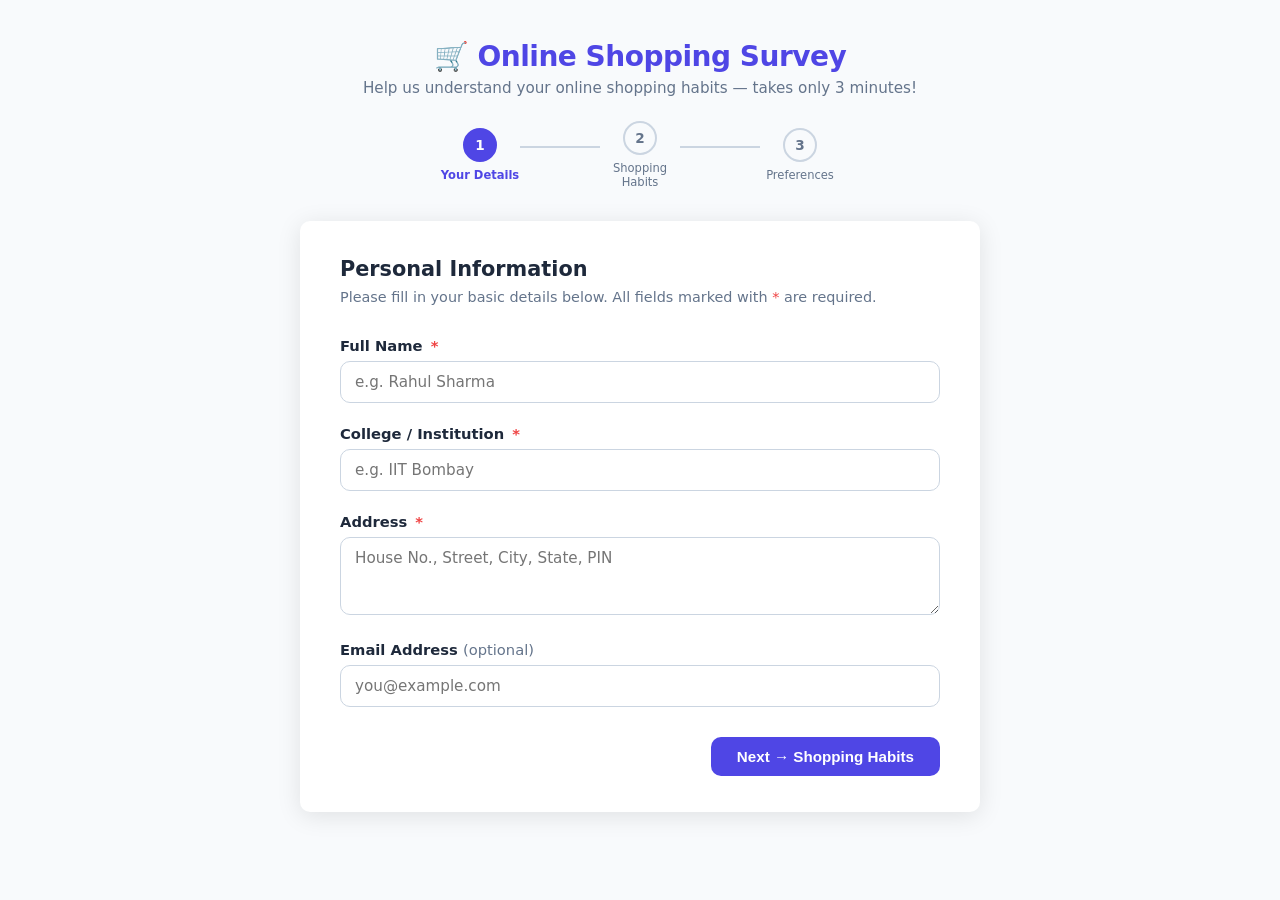
==== index.html @ 6305d222 "Add multi-page online shopping survey website Co-authored-by: 025neb723-max <261583460+025neb723-max" ====
<!DOCTYPE html>
<html lang="en">
<head>
  <meta charset="UTF-8" />
  <meta name="viewport" content="width=device-width, initial-scale=1.0" />
  <title>Online Shopping Survey – Step 1 of 3</title>
  <link rel="stylesheet" href="style.css" />
</head>
<body>

  <!-- ── Header ─────────────────────────────────────── -->
  <header class="site-header">
    <h1>🛒 Online Shopping Survey</h1>
    <p class="subtitle">Help us understand your online shopping habits — takes only 3 minutes!</p>

    <div class="progress-steps" aria-label="Survey progress">
      <div class="step active">
        <div class="step-circle">1</div>
        <span class="step-label">Your Details</span>
      </div>
      <div class="step-connector"></div>
      <div class="step">
        <div class="step-circle">2</div>
        <span class="step-label">Shopping Habits</span>
      </div>
      <div class="step-connector"></div>
      <div class="step">
        <div class="step-circle">3</div>
        <span class="step-label">Preferences</span>
      </div>
    </div>
  </header>

  <!-- ── Card ───────────────────────────────────────── -->
  <main class="card" role="main">
    <h2 class="card-title">Personal Information</h2>
    <p class="card-description">
      Please fill in your basic details below. All fields marked with
      <span style="color:var(--danger)">*</span> are required.
    </p>

    <form id="step1Form" novalidate>

      <!-- Full Name -->
      <div class="form-group">
        <label for="fullName">Full Name <span class="required">*</span></label>
        <input
          type="text"
          id="fullName"
          name="fullName"
          placeholder="e.g. Rahul Sharma"
          autocomplete="name"
          maxlength="100"
        />
        <p class="error-msg" id="fullNameError">Please enter your full name.</p>
      </div>

      <!-- College / Institution -->
      <div class="form-group">
        <label for="college">College / Institution <span class="required">*</span></label>
        <input
          type="text"
          id="college"
          name="college"
          placeholder="e.g. IIT Bombay"
          autocomplete="organization"
          maxlength="150"
        />
        <p class="error-msg" id="collegeError">Please enter your college or institution name.</p>
      </div>

      <!-- Address -->
      <div class="form-group">
        <label for="address">Address <span class="required">*</span></label>
        <textarea
          id="address"
          name="address"
          rows="3"
          placeholder="House No., Street, City, State, PIN"
          autocomplete="street-address"
          maxlength="300"
        ></textarea>
        <p class="error-msg" id="addressError">Please enter your address.</p>
      </div>

      <!-- Email (optional) -->
      <div class="form-group">
        <label for="email">Email Address <span style="color:var(--text-muted);font-weight:400">(optional)</span></label>
        <input
          type="email"
          id="email"
          name="email"
          placeholder="you@example.com"
          autocomplete="email"
          maxlength="150"
        />
        <p class="error-msg" id="emailError">Please enter a valid email address.</p>
      </div>

      <div class="btn-row">
        <span></span><!-- spacer -->
        <button type="submit" class="btn btn-primary">
          Next &rarr; Shopping Habits
        </button>
      </div>

    </form>
  </main>

  <script>
    const form = document.getElementById('step1Form');

    function showError(inputId, errorId, show) {
      const input = document.getElementById(inputId);
      const error = document.getElementById(errorId);
      if (show) {
        input.classList.add('error');
        error.classList.add('visible');
      } else {
        input.classList.remove('error');
        error.classList.remove('visible');
      }
    }

    // Live clear-on-input
    ['fullName', 'college', 'address', 'email'].forEach(id => {
      const el = document.getElementById(id);
      el.addEventListener('input', () => {
        el.classList.remove('error');
        const errEl = document.getElementById(id + 'Error');
        if (errEl) errEl.classList.remove('visible');
      });
    });

    form.addEventListener('submit', function (e) {
      e.preventDefault();

      const fullName = document.getElementById('fullName').value.trim();
      const college  = document.getElementById('college').value.trim();
      const address  = document.getElementById('address').value.trim();
      const email    = document.getElementById('email').value.trim();

      let valid = true;

      if (!fullName) { showError('fullName', 'fullNameError', true);  valid = false; }
      else            { showError('fullName', 'fullNameError', false); }

      if (!college)  { showError('college',  'collegeError',  true);  valid = false; }
      else            { showError('college',  'collegeError',  false); }

      if (!address)  { showError('address',  'addressError',  true);  valid = false; }
      else            { showError('address',  'addressError',  false); }

      if (email && !/^[^\s@]+@[^\s@]+\.[^\s@]+$/.test(email)) {
        showError('email', 'emailError', true);
        valid = false;
      } else {
        showError('email', 'emailError', false);
      }

      if (!valid) return;

      // Save to sessionStorage and go to page 2
      sessionStorage.setItem('survey_fullName', fullName);
      sessionStorage.setItem('survey_college',  college);
      sessionStorage.setItem('survey_address',  address);
      sessionStorage.setItem('survey_email',    email);

      window.location.href = 'survey.html';
    });
  </script>

</body>
</html>
---- style.css ----
/* ============================================================
   Survey Website – Shared Stylesheet
   ============================================================ */

*, *::before, *::after {
  box-sizing: border-box;
  margin: 0;
  padding: 0;
}

:root {
  --primary:       #4f46e5;
  --primary-dark:  #3730a3;
  --primary-light: #e0e7ff;
  --accent:        #06b6d4;
  --success:       #10b981;
  --danger:        #ef4444;
  --bg:            #f8fafc;
  --surface:       #ffffff;
  --text:          #1e293b;
  --text-muted:    #64748b;
  --border:        #cbd5e1;
  --radius:        10px;
  --shadow:        0 4px 24px rgba(0,0,0,.10);
  --transition:    .2s ease;
}

body {
  font-family: 'Segoe UI', system-ui, -apple-system, sans-serif;
  background: var(--bg);
  color: var(--text);
  min-height: 100vh;
  display: flex;
  flex-direction: column;
  align-items: center;
  padding: 40px 16px 60px;
}

/* ── Header / Progress bar ─────────────────────────────── */
.site-header {
  width: 100%;
  max-width: 680px;
  margin-bottom: 32px;
  text-align: center;
}

.site-header h1 {
  font-size: 1.75rem;
  font-weight: 700;
  color: var(--primary);
  letter-spacing: -.5px;
}

.site-header p.subtitle {
  color: var(--text-muted);
  margin-top: 6px;
  font-size: .95rem;
}

/* Progress steps */
.progress-steps {
  display: flex;
  justify-content: center;
  align-items: center;
  gap: 0;
  margin: 24px auto 0;
  max-width: 400px;
}

.step {
  display: flex;
  flex-direction: column;
  align-items: center;
  flex: 1;
  position: relative;
}

.step-circle {
  width: 34px;
  height: 34px;
  border-radius: 50%;
  background: var(--bg);
  border: 2px solid var(--border);
  display: flex;
  align-items: center;
  justify-content: center;
  font-weight: 700;
  font-size: .85rem;
  color: var(--text-muted);
  transition: var(--transition);
  z-index: 1;
}

.step.active .step-circle {
  background: var(--primary);
  border-color: var(--primary);
  color: #fff;
}

.step.done .step-circle {
  background: var(--success);
  border-color: var(--success);
  color: #fff;
}

.step-label {
  margin-top: 6px;
  font-size: .72rem;
  color: var(--text-muted);
  text-align: center;
}

.step.active .step-label {
  color: var(--primary);
  font-weight: 600;
}

.step-connector {
  flex: 1;
  height: 2px;
  background: var(--border);
  margin-top: -17px;
}

.step.done ~ .step-connector,
.step.done + .step-connector {
  background: var(--success);
}

/* ── Card ──────────────────────────────────────────────── */
.card {
  width: 100%;
  max-width: 680px;
  background: var(--surface);
  border-radius: var(--radius);
  box-shadow: var(--shadow);
  padding: 36px 40px;
}

.card-title {
  font-size: 1.3rem;
  font-weight: 700;
  color: var(--text);
  margin-bottom: 6px;
}

.card-description {
  color: var(--text-muted);
  font-size: .9rem;
  margin-bottom: 28px;
  line-height: 1.5;
}

/* ── Form elements ─────────────────────────────────────── */
.form-group {
  margin-bottom: 22px;
}

label {
  display: block;
  font-weight: 600;
  font-size: .92rem;
  margin-bottom: 7px;
  color: var(--text);
}

label .required {
  color: var(--danger);
  margin-left: 3px;
}

input[type="text"],
input[type="email"],
textarea,
select {
  width: 100%;
  padding: 11px 14px;
  border: 1.5px solid var(--border);
  border-radius: var(--radius);
  font-size: .95rem;
  color: var(--text);
  background: var(--surface);
  transition: border-color var(--transition), box-shadow var(--transition);
  font-family: inherit;
  resize: vertical;
}

input[type="text"]:focus,
input[type="email"]:focus,
textarea:focus,
select:focus {
  outline: none;
  border-color: var(--primary);
  box-shadow: 0 0 0 3px var(--primary-light);
}

input.error,
textarea.error,
select.error {
  border-color: var(--danger);
}

.error-msg {
  color: var(--danger);
  font-size: .82rem;
  margin-top: 5px;
  display: none;
}

.error-msg.visible {
  display: block;
}

/* Radio / Checkbox groups */
.radio-group,
.checkbox-group {
  display: flex;
  flex-direction: column;
  gap: 10px;
}

.radio-option,
.checkbox-option {
  display: flex;
  align-items: flex-start;
  gap: 10px;
  padding: 10px 14px;
  border: 1.5px solid var(--border);
  border-radius: var(--radius);
  cursor: pointer;
  transition: background var(--transition), border-color var(--transition);
}

.radio-option:hover,
.checkbox-option:hover {
  background: var(--primary-light);
  border-color: var(--primary);
}

.radio-option input,
.checkbox-option input {
  width: auto;
  margin-top: 2px;
  accent-color: var(--primary);
  flex-shrink: 0;
}

.radio-option .option-text,
.checkbox-option .option-text {
  font-size: .93rem;
  line-height: 1.4;
}

.radio-option input:checked ~ .option-text,
.checkbox-option input:checked ~ .option-text {
  color: var(--primary);
  font-weight: 600;
}

/* Star rating */
.star-rating {
  display: flex;
  gap: 6px;
  flex-direction: row-reverse;
  justify-content: flex-end;
}

.star-rating input {
  display: none;
}

.star-rating label {
  font-size: 1.8rem;
  color: var(--border);
  cursor: pointer;
  margin: 0;
  transition: color var(--transition);
}

.star-rating label:hover,
.star-rating label:hover ~ label,
.star-rating input:checked ~ label {
  color: #f59e0b;
}

/* ── Buttons ───────────────────────────────────────────── */
.btn-row {
  display: flex;
  justify-content: space-between;
  align-items: center;
  margin-top: 30px;
  gap: 12px;
}

.btn {
  display: inline-flex;
  align-items: center;
  gap: 7px;
  padding: 11px 26px;
  border-radius: var(--radius);
  font-size: .95rem;
  font-weight: 600;
  cursor: pointer;
  border: none;
  transition: background var(--transition), transform var(--transition), box-shadow var(--transition);
  text-decoration: none;
}

.btn:active {
  transform: scale(.97);
}

.btn-primary {
  background: var(--primary);
  color: #fff;
}

.btn-primary:hover {
  background: var(--primary-dark);
  box-shadow: 0 4px 12px rgba(79,70,229,.35);
}

.btn-secondary {
  background: transparent;
  color: var(--primary);
  border: 1.5px solid var(--primary);
}

.btn-secondary:hover {
  background: var(--primary-light);
}

.btn-success {
  background: var(--success);
  color: #fff;
}

.btn-success:hover {
  background: #059669;
  box-shadow: 0 4px 12px rgba(16,185,129,.35);
}

/* ── Thank-you page ────────────────────────────────────── */
.thankyou-wrap {
  text-align: center;
  padding: 16px 0 8px;
}

.thankyou-icon {
  font-size: 4rem;
  margin-bottom: 16px;
}

.thankyou-wrap h2 {
  font-size: 1.6rem;
  color: var(--success);
  margin-bottom: 10px;
}

.thankyou-wrap p {
  color: var(--text-muted);
  font-size: .97rem;
  margin-bottom: 28px;
  line-height: 1.6;
}

.summary-box {
  background: var(--bg);
  border: 1.5px solid var(--border);
  border-radius: var(--radius);
  padding: 20px 24px;
  text-align: left;
  margin-bottom: 28px;
}

.summary-box h3 {
  font-size: 1rem;
  color: var(--primary);
  margin-bottom: 14px;
  font-weight: 700;
}

.summary-row {
  display: flex;
  gap: 10px;
  margin-bottom: 9px;
  font-size: .9rem;
}

.summary-row .s-label {
  color: var(--text-muted);
  min-width: 160px;
  flex-shrink: 0;
}

.summary-row .s-value {
  color: var(--text);
  font-weight: 500;
}

/* ── Responsive ────────────────────────────────────────── */
@media (max-width: 600px) {
  .card {
    padding: 24px 18px;
  }

  .btn-row {
    flex-direction: column-reverse;
  }

  .btn {
    width: 100%;
    justify-content: center;
  }
}
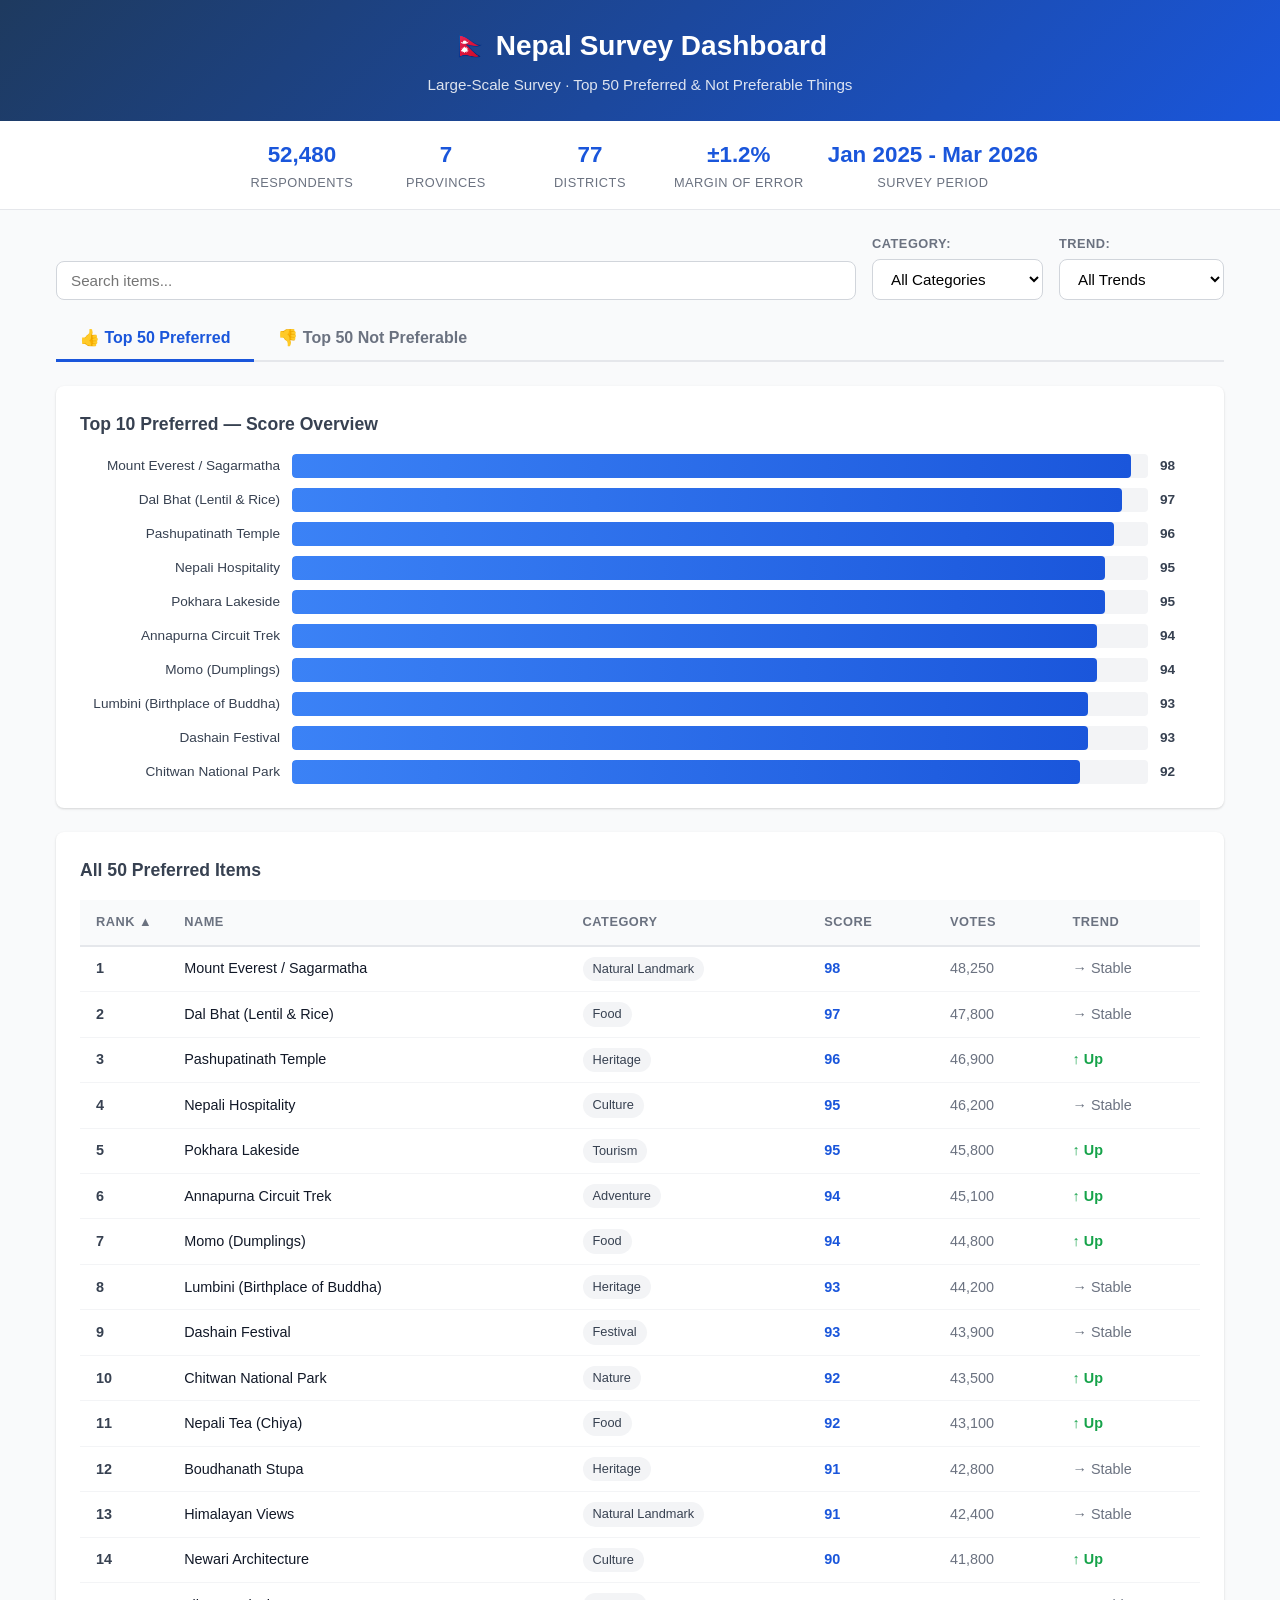
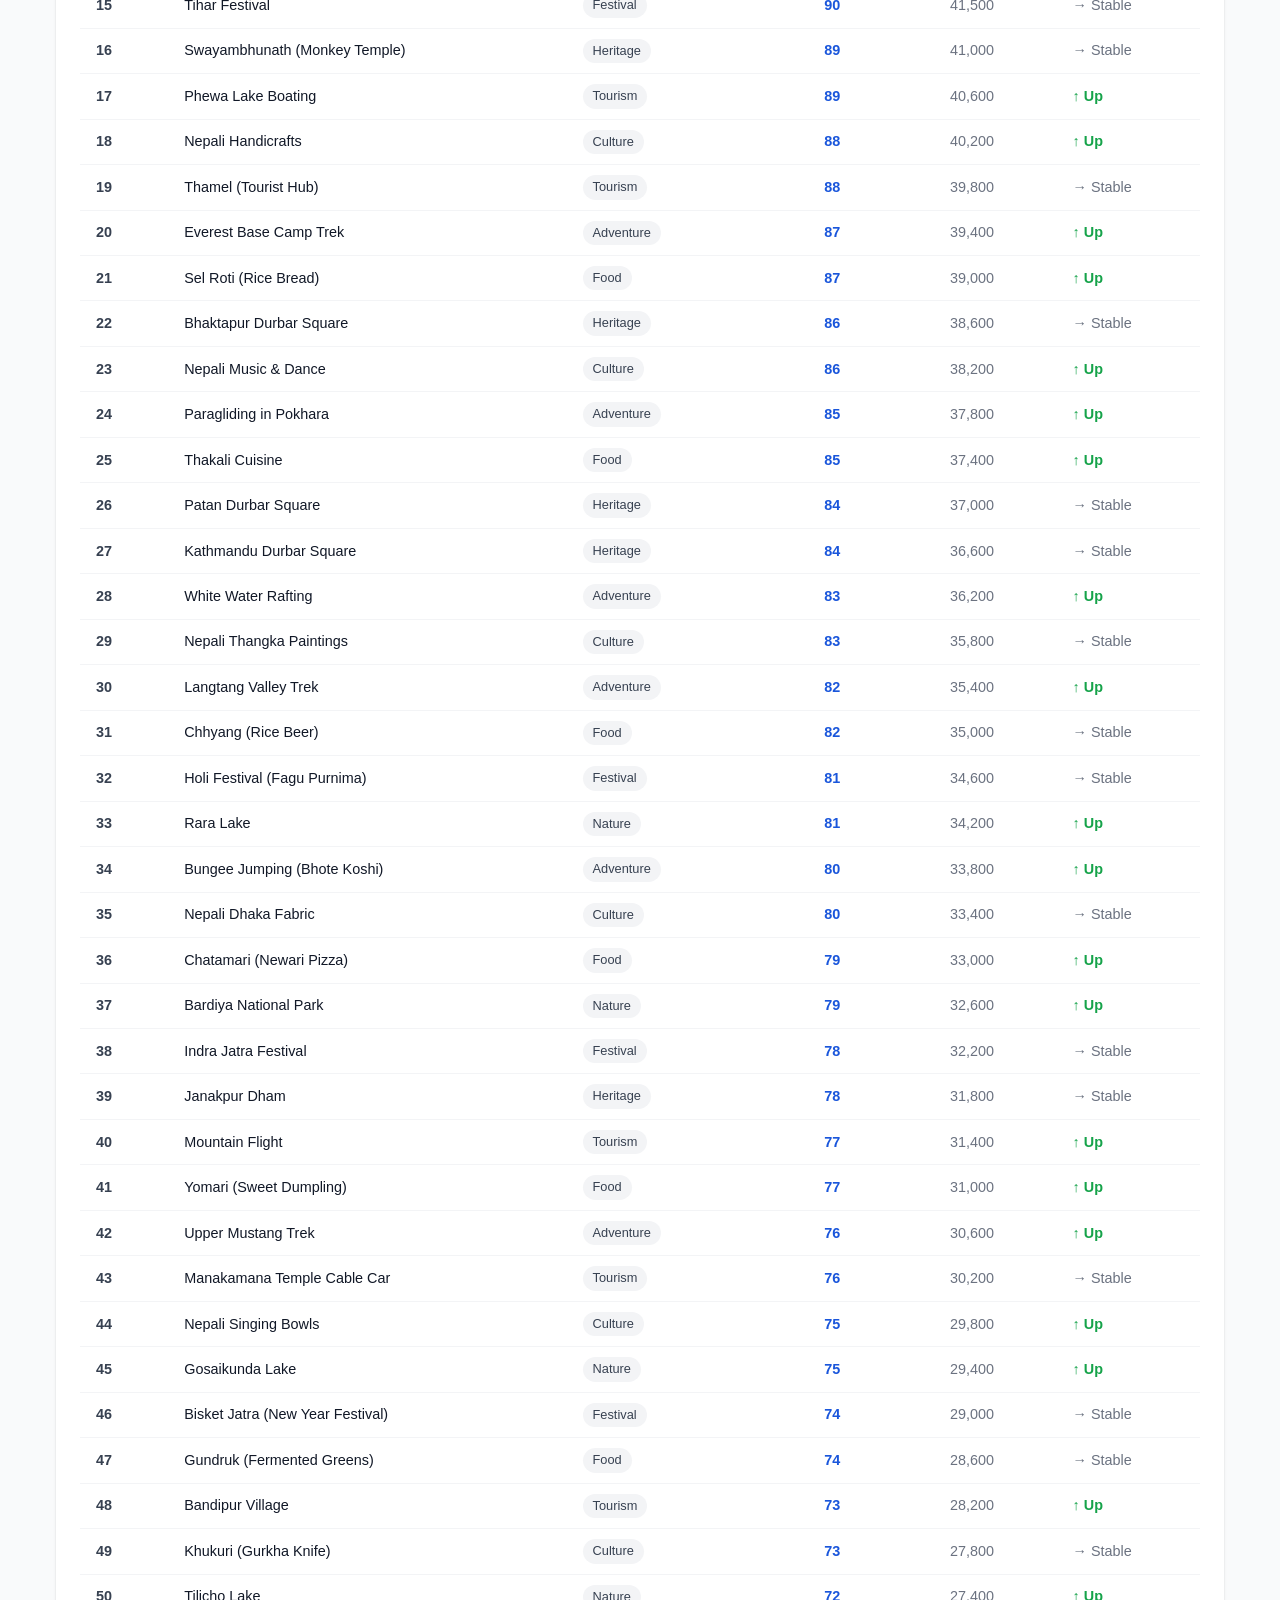
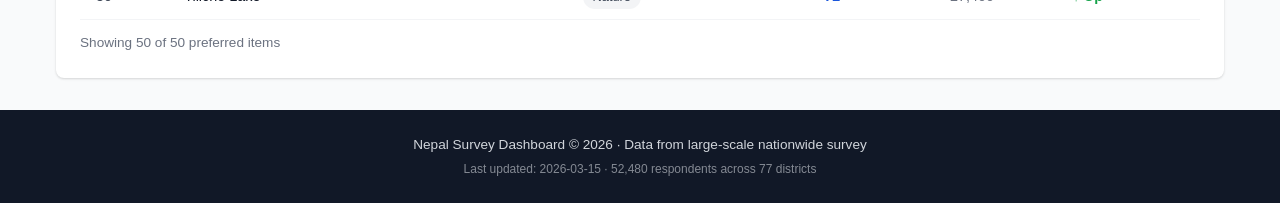
==== commit fd5bb3e4: "Add Nepal survey dashboard with top 50 preferred and not preferable items Co-authored-by: 025neb723-" ====
--- a/index.html
+++ b/index.html
@@ -1,174 +1,103 @@
 <!DOCTYPE html>
 <html lang="en">
 <head>
-  <meta charset="UTF-8" />
-  <meta name="viewport" content="width=device-width, initial-scale=1.0" />
-  <title>Online Shopping Survey – Step 1 of 3</title>
-  <link rel="stylesheet" href="style.css" />
+  <meta charset="UTF-8">
+  <meta name="viewport" content="width=device-width, initial-scale=1.0">
+  <title>Nepal Survey Dashboard — Top 50 Preferences</title>
+  <link rel="stylesheet" href="style.css">
 </head>
 <body>
-
-  <!-- ── Header ─────────────────────────────────────── -->
-  <header class="site-header">
-    <h1>🛒 Online Shopping Survey</h1>
-    <p class="subtitle">Help us understand your online shopping habits — takes only 3 minutes!</p>
-
-    <div class="progress-steps" aria-label="Survey progress">
-      <div class="step active">
-        <div class="step-circle">1</div>
-        <span class="step-label">Your Details</span>
-      </div>
-      <div class="step-connector"></div>
-      <div class="step">
-        <div class="step-circle">2</div>
-        <span class="step-label">Shopping Habits</span>
-      </div>
-      <div class="step-connector"></div>
-      <div class="step">
-        <div class="step-circle">3</div>
-        <span class="step-label">Preferences</span>
-      </div>
+  <!-- Header -->
+  <header class="header">
+    <div class="container header-inner">
+      <h1 class="logo">🇳🇵 Nepal Survey Dashboard</h1>
+      <p class="subtitle">Large-Scale Survey &middot; Top 50 Preferred &amp; Not Preferable Things</p>
     </div>
   </header>
 
-  <!-- ── Card ───────────────────────────────────────── -->
-  <main class="card" role="main">
-    <h2 class="card-title">Personal Information</h2>
-    <p class="card-description">
-      Please fill in your basic details below. All fields marked with
-      <span style="color:var(--danger)">*</span> are required.
-    </p>
+  <!-- Stats Bar -->
+  <section class="stats-bar" id="stats-bar">
+    <!-- Populated by JS -->
+  </section>
 
-    <form id="step1Form" novalidate>
+  <!-- Controls -->
+  <section class="container controls">
+    <div class="search-box">
+      <input type="text" id="search-input" placeholder="Search items..." aria-label="Search items">
+    </div>
+    <div class="filter-group">
+      <label for="category-filter">Category:</label>
+      <select id="category-filter" aria-label="Filter by category">
+        <option value="all">All Categories</option>
+      </select>
+    </div>
+    <div class="filter-group">
+      <label for="trend-filter">Trend:</label>
+      <select id="trend-filter" aria-label="Filter by trend">
+        <option value="all">All Trends</option>
+        <option value="up">↑ Trending Up</option>
+        <option value="down">↓ Trending Down</option>
+        <option value="stable">→ Stable</option>
+      </select>
+    </div>
+  </section>
 
-      <!-- Full Name -->
-      <div class="form-group">
-        <label for="fullName">Full Name <span class="required">*</span></label>
-        <input
-          type="text"
-          id="fullName"
-          name="fullName"
-          placeholder="e.g. Rahul Sharma"
-          autocomplete="name"
-          maxlength="100"
-        />
-        <p class="error-msg" id="fullNameError">Please enter your full name.</p>
+  <!-- Tab Navigation -->
+  <section class="container">
+    <div class="tabs" role="tablist">
+      <button class="tab active" role="tab" aria-selected="true" data-tab="preferred" id="tab-preferred">
+        👍 Top 50 Preferred
+      </button>
+      <button class="tab" role="tab" aria-selected="false" data-tab="not-preferable" id="tab-not-preferable">
+        👎 Top 50 Not Preferable
+      </button>
+    </div>
+  </section>
+
+  <!-- Chart Section -->
+  <section class="container">
+    <div class="chart-section">
+      <h2 id="chart-title" class="section-title">Top 10 Preferred — Score Overview</h2>
+      <div class="chart" id="bar-chart" role="img" aria-label="Bar chart showing top 10 items by score">
+        <!-- Populated by JS -->
       </div>
+    </div>
+  </section>
 
-      <!-- College / Institution -->
-      <div class="form-group">
-        <label for="college">College / Institution <span class="required">*</span></label>
-        <input
-          type="text"
-          id="college"
-          name="college"
-          placeholder="e.g. IIT Bombay"
-          autocomplete="organization"
-          maxlength="150"
-        />
-        <p class="error-msg" id="collegeError">Please enter your college or institution name.</p>
+  <!-- Table Section -->
+  <section class="container">
+    <div class="table-section">
+      <h2 id="table-title" class="section-title">All 50 Preferred Items</h2>
+      <div class="table-wrapper">
+        <table id="data-table" aria-label="Survey results table">
+          <thead>
+            <tr>
+              <th class="sortable" data-sort="rank">Rank</th>
+              <th class="sortable" data-sort="name">Name</th>
+              <th class="sortable" data-sort="category">Category</th>
+              <th class="sortable" data-sort="score">Score</th>
+              <th class="sortable" data-sort="votes">Votes</th>
+              <th class="sortable" data-sort="trend">Trend</th>
+            </tr>
+          </thead>
+          <tbody id="table-body">
+            <!-- Populated by JS -->
+          </tbody>
+        </table>
       </div>
+      <p class="showing-count" id="showing-count"></p>
+    </div>
+  </section>
 
-      <!-- Address -->
-      <div class="form-group">
-        <label for="address">Address <span class="required">*</span></label>
-        <textarea
-          id="address"
-          name="address"
-          rows="3"
-          placeholder="House No., Street, City, State, PIN"
-          autocomplete="street-address"
-          maxlength="300"
-        ></textarea>
-        <p class="error-msg" id="addressError">Please enter your address.</p>
-      </div>
+  <!-- Footer -->
+  <footer class="footer">
+    <div class="container">
+      <p>Nepal Survey Dashboard &copy; 2026 &middot; Data from large-scale nationwide survey</p>
+      <p class="footer-note" id="footer-note"></p>
+    </div>
+  </footer>
 
-      <!-- Email (optional) -->
-      <div class="form-group">
-        <label for="email">Email Address <span style="color:var(--text-muted);font-weight:400">(optional)</span></label>
-        <input
-          type="email"
-          id="email"
-          name="email"
-          placeholder="you@example.com"
-          autocomplete="email"
-          maxlength="150"
-        />
-        <p class="error-msg" id="emailError">Please enter a valid email address.</p>
-      </div>
-
-      <div class="btn-row">
-        <span></span><!-- spacer -->
-        <button type="submit" class="btn btn-primary">
-          Next &rarr; Shopping Habits
-        </button>
-      </div>
-
-    </form>
-  </main>
-
-  <script>
-    const form = document.getElementById('step1Form');
-
-    function showError(inputId, errorId, show) {
-      const input = document.getElementById(inputId);
-      const error = document.getElementById(errorId);
-      if (show) {
-        input.classList.add('error');
-        error.classList.add('visible');
-      } else {
-        input.classList.remove('error');
-        error.classList.remove('visible');
-      }
-    }
-
-    // Live clear-on-input
-    ['fullName', 'college', 'address', 'email'].forEach(id => {
-      const el = document.getElementById(id);
-      el.addEventListener('input', () => {
-        el.classList.remove('error');
-        const errEl = document.getElementById(id + 'Error');
-        if (errEl) errEl.classList.remove('visible');
-      });
-    });
-
-    form.addEventListener('submit', function (e) {
-      e.preventDefault();
-
-      const fullName = document.getElementById('fullName').value.trim();
-      const college  = document.getElementById('college').value.trim();
-      const address  = document.getElementById('address').value.trim();
-      const email    = document.getElementById('email').value.trim();
-
-      let valid = true;
-
-      if (!fullName) { showError('fullName', 'fullNameError', true);  valid = false; }
-      else            { showError('fullName', 'fullNameError', false); }
-
-      if (!college)  { showError('college',  'collegeError',  true);  valid = false; }
-      else            { showError('college',  'collegeError',  false); }
-
-      if (!address)  { showError('address',  'addressError',  true);  valid = false; }
-      else            { showError('address',  'addressError',  false); }
-
-      if (email && !/^[^\s@]+@[^\s@]+\.[^\s@]+$/.test(email)) {
-        showError('email', 'emailError', true);
-        valid = false;
-      } else {
-        showError('email', 'emailError', false);
-      }
-
-      if (!valid) return;
-
-      // Save to sessionStorage and go to page 2
-      sessionStorage.setItem('survey_fullName', fullName);
-      sessionStorage.setItem('survey_college',  college);
-      sessionStorage.setItem('survey_address',  address);
-      sessionStorage.setItem('survey_email',    email);
-
-      window.location.href = 'survey.html';
-    });
-  </script>
-
+  <script src="data.js"></script>
+  <script src="app.js"></script>
 </body>
 </html>
--- a/style.css
+++ b/style.css
@@ -1,6 +1,22 @@
-/* ============================================================
-   Survey Website – Shared Stylesheet
-   ============================================================ */
+/* === CSS Variables & Reset === */
+:root {
+  --primary: #1a56db;
+  --primary-light: #e1effe;
+  --danger: #dc2626;
+  --danger-light: #fee2e2;
+  --success: #16a34a;
+  --warning: #eab308;
+  --gray-50: #f9fafb;
+  --gray-100: #f3f4f6;
+  --gray-200: #e5e7eb;
+  --gray-300: #d1d5db;
+  --gray-500: #6b7280;
+  --gray-700: #374151;
+  --gray-900: #111827;
+  --radius: 8px;
+  --shadow: 0 1px 3px rgba(0,0,0,0.1), 0 1px 2px rgba(0,0,0,0.06);
+  --shadow-md: 0 4px 6px rgba(0,0,0,0.1), 0 2px 4px rgba(0,0,0,0.06);
+}
 
 *, *::before, *::after {
   box-sizing: border-box;
@@ -8,408 +24,405 @@
   padding: 0;
 }
 
-:root {
-  --primary:       #4f46e5;
-  --primary-dark:  #3730a3;
-  --primary-light: #e0e7ff;
-  --accent:        #06b6d4;
-  --success:       #10b981;
-  --danger:        #ef4444;
-  --bg:            #f8fafc;
-  --surface:       #ffffff;
-  --text:          #1e293b;
-  --text-muted:    #64748b;
-  --border:        #cbd5e1;
-  --radius:        10px;
-  --shadow:        0 4px 24px rgba(0,0,0,.10);
-  --transition:    .2s ease;
-}
-
 body {
-  font-family: 'Segoe UI', system-ui, -apple-system, sans-serif;
-  background: var(--bg);
-  color: var(--text);
-  min-height: 100vh;
-  display: flex;
-  flex-direction: column;
-  align-items: center;
-  padding: 40px 16px 60px;
-}
-
-/* ── Header / Progress bar ─────────────────────────────── */
-.site-header {
-  width: 100%;
-  max-width: 680px;
-  margin-bottom: 32px;
+  font-family: -apple-system, BlinkMacSystemFont, "Segoe UI", Roboto, "Helvetica Neue", Arial, sans-serif;
+  background: var(--gray-50);
+  color: var(--gray-900);
+  line-height: 1.6;
+}
+
+.container {
+  max-width: 1200px;
+  margin: 0 auto;
+  padding: 0 16px;
+}
+
+/* === Header === */
+.header {
+  background: linear-gradient(135deg, #1e3a5f 0%, #1a56db 100%);
+  color: #fff;
+  padding: 24px 0;
   text-align: center;
 }
 
-.site-header h1 {
+.logo {
   font-size: 1.75rem;
   font-weight: 700;
+}
+
+.subtitle {
+  margin-top: 4px;
+  font-size: 0.95rem;
+  opacity: 0.85;
+}
+
+/* === Stats Bar === */
+.stats-bar {
+  background: #fff;
+  border-bottom: 1px solid var(--gray-200);
+  padding: 16px 0;
+  display: flex;
+  justify-content: center;
+  flex-wrap: wrap;
+  gap: 24px;
+}
+
+.stat-item {
+  text-align: center;
+  min-width: 120px;
+}
+
+.stat-value {
+  font-size: 1.4rem;
+  font-weight: 700;
   color: var(--primary);
-  letter-spacing: -.5px;
-}
-
-.site-header p.subtitle {
-  color: var(--text-muted);
-  margin-top: 6px;
-  font-size: .95rem;
-}
-
-/* Progress steps */
-.progress-steps {
-  display: flex;
-  justify-content: center;
-  align-items: center;
+}
+
+.stat-label {
+  font-size: 0.8rem;
+  color: var(--gray-500);
+  text-transform: uppercase;
+  letter-spacing: 0.5px;
+}
+
+/* === Controls === */
+.controls {
+  display: flex;
+  gap: 16px;
+  align-items: flex-end;
+  flex-wrap: wrap;
+  margin-top: 24px;
+  margin-bottom: 16px;
+}
+
+.search-box {
+  flex: 1;
+  min-width: 200px;
+}
+
+.search-box input {
+  width: 100%;
+  padding: 10px 14px;
+  border: 1px solid var(--gray-300);
+  border-radius: var(--radius);
+  font-size: 0.95rem;
+  transition: border-color 0.2s;
+}
+
+.search-box input:focus {
+  outline: none;
+  border-color: var(--primary);
+  box-shadow: 0 0 0 3px rgba(26, 86, 219, 0.15);
+}
+
+.filter-group {
+  display: flex;
+  flex-direction: column;
+  gap: 4px;
+}
+
+.filter-group label {
+  font-size: 0.8rem;
+  font-weight: 600;
+  color: var(--gray-500);
+  text-transform: uppercase;
+  letter-spacing: 0.5px;
+}
+
+.filter-group select {
+  padding: 10px 14px;
+  border: 1px solid var(--gray-300);
+  border-radius: var(--radius);
+  background: #fff;
+  font-size: 0.95rem;
+  cursor: pointer;
+  min-width: 160px;
+}
+
+.filter-group select:focus {
+  outline: none;
+  border-color: var(--primary);
+}
+
+/* === Tabs === */
+.tabs {
+  display: flex;
   gap: 0;
-  margin: 24px auto 0;
-  max-width: 400px;
-}
-
-.step {
-  display: flex;
-  flex-direction: column;
-  align-items: center;
-  flex: 1;
-  position: relative;
-}
-
-.step-circle {
-  width: 34px;
-  height: 34px;
-  border-radius: 50%;
-  background: var(--bg);
-  border: 2px solid var(--border);
-  display: flex;
-  align-items: center;
-  justify-content: center;
-  font-weight: 700;
-  font-size: .85rem;
-  color: var(--text-muted);
-  transition: var(--transition);
-  z-index: 1;
-}
-
-.step.active .step-circle {
-  background: var(--primary);
-  border-color: var(--primary);
-  color: #fff;
-}
-
-.step.done .step-circle {
-  background: var(--success);
-  border-color: var(--success);
-  color: #fff;
-}
-
-.step-label {
-  margin-top: 6px;
-  font-size: .72rem;
-  color: var(--text-muted);
-  text-align: center;
-}
-
-.step.active .step-label {
+  margin-top: 8px;
+  border-bottom: 2px solid var(--gray-200);
+}
+
+.tab {
+  padding: 12px 24px;
+  background: none;
+  border: none;
+  font-size: 1rem;
+  font-weight: 600;
+  color: var(--gray-500);
+  cursor: pointer;
+  border-bottom: 3px solid transparent;
+  margin-bottom: -2px;
+  transition: color 0.2s, border-color 0.2s;
+}
+
+.tab:hover {
+  color: var(--gray-700);
+}
+
+.tab.active[data-tab="preferred"] {
   color: var(--primary);
-  font-weight: 600;
-}
-
-.step-connector {
-  flex: 1;
-  height: 2px;
-  background: var(--border);
-  margin-top: -17px;
-}
-
-.step.done ~ .step-connector,
-.step.done + .step-connector {
-  background: var(--success);
-}
-
-/* ── Card ──────────────────────────────────────────────── */
-.card {
-  width: 100%;
-  max-width: 680px;
-  background: var(--surface);
+  border-bottom-color: var(--primary);
+}
+
+.tab.active[data-tab="not-preferable"] {
+  color: var(--danger);
+  border-bottom-color: var(--danger);
+}
+
+/* === Chart Section === */
+.chart-section {
+  background: #fff;
   border-radius: var(--radius);
   box-shadow: var(--shadow);
-  padding: 36px 40px;
-}
-
-.card-title {
-  font-size: 1.3rem;
-  font-weight: 700;
-  color: var(--text);
-  margin-bottom: 6px;
-}
-
-.card-description {
-  color: var(--text-muted);
-  font-size: .9rem;
-  margin-bottom: 28px;
-  line-height: 1.5;
-}
-
-/* ── Form elements ─────────────────────────────────────── */
-.form-group {
-  margin-bottom: 22px;
-}
-
-label {
-  display: block;
-  font-weight: 600;
-  font-size: .92rem;
-  margin-bottom: 7px;
-  color: var(--text);
-}
-
-label .required {
-  color: var(--danger);
-  margin-left: 3px;
-}
-
-input[type="text"],
-input[type="email"],
-textarea,
-select {
-  width: 100%;
-  padding: 11px 14px;
-  border: 1.5px solid var(--border);
-  border-radius: var(--radius);
-  font-size: .95rem;
-  color: var(--text);
-  background: var(--surface);
-  transition: border-color var(--transition), box-shadow var(--transition);
-  font-family: inherit;
-  resize: vertical;
-}
-
-input[type="text"]:focus,
-input[type="email"]:focus,
-textarea:focus,
-select:focus {
-  outline: none;
-  border-color: var(--primary);
-  box-shadow: 0 0 0 3px var(--primary-light);
-}
-
-input.error,
-textarea.error,
-select.error {
-  border-color: var(--danger);
-}
-
-.error-msg {
-  color: var(--danger);
-  font-size: .82rem;
-  margin-top: 5px;
-  display: none;
-}
-
-.error-msg.visible {
-  display: block;
-}
-
-/* Radio / Checkbox groups */
-.radio-group,
-.checkbox-group {
+  padding: 24px;
+  margin-top: 24px;
+}
+
+.section-title {
+  font-size: 1.1rem;
+  font-weight: 600;
+  margin-bottom: 16px;
+  color: var(--gray-700);
+}
+
+.chart {
   display: flex;
   flex-direction: column;
   gap: 10px;
 }
 
-.radio-option,
-.checkbox-option {
-  display: flex;
-  align-items: flex-start;
-  gap: 10px;
-  padding: 10px 14px;
-  border: 1.5px solid var(--border);
+.bar-row {
+  display: flex;
+  align-items: center;
+  gap: 12px;
+}
+
+.bar-label {
+  width: 200px;
+  font-size: 0.85rem;
+  text-align: right;
+  white-space: nowrap;
+  overflow: hidden;
+  text-overflow: ellipsis;
+  color: var(--gray-700);
+}
+
+.bar-track {
+  flex: 1;
+  background: var(--gray-100);
+  border-radius: 4px;
+  height: 24px;
+  overflow: hidden;
+}
+
+.bar-fill {
+  height: 100%;
+  border-radius: 4px;
+  transition: width 0.6s ease;
+  min-width: 2px;
+}
+
+.bar-fill.preferred {
+  background: linear-gradient(90deg, #3b82f6, #1a56db);
+}
+
+.bar-fill.not-preferable {
+  background: linear-gradient(90deg, #f87171, #dc2626);
+}
+
+.bar-value {
+  width: 40px;
+  font-size: 0.85rem;
+  font-weight: 600;
+  color: var(--gray-700);
+}
+
+/* === Table Section === */
+.table-section {
+  background: #fff;
   border-radius: var(--radius);
+  box-shadow: var(--shadow);
+  padding: 24px;
+  margin-top: 24px;
+  margin-bottom: 32px;
+}
+
+.table-wrapper {
+  overflow-x: auto;
+}
+
+table {
+  width: 100%;
+  border-collapse: collapse;
+}
+
+thead th {
+  background: var(--gray-50);
+  padding: 12px 16px;
+  text-align: left;
+  font-size: 0.8rem;
+  font-weight: 600;
+  text-transform: uppercase;
+  letter-spacing: 0.5px;
+  color: var(--gray-500);
+  border-bottom: 2px solid var(--gray-200);
+  white-space: nowrap;
   cursor: pointer;
-  transition: background var(--transition), border-color var(--transition);
-}
-
-.radio-option:hover,
-.checkbox-option:hover {
-  background: var(--primary-light);
-  border-color: var(--primary);
-}
-
-.radio-option input,
-.checkbox-option input {
-  width: auto;
-  margin-top: 2px;
-  accent-color: var(--primary);
-  flex-shrink: 0;
-}
-
-.radio-option .option-text,
-.checkbox-option .option-text {
-  font-size: .93rem;
-  line-height: 1.4;
-}
-
-.radio-option input:checked ~ .option-text,
-.checkbox-option input:checked ~ .option-text {
+  user-select: none;
+}
+
+thead th:hover {
+  color: var(--gray-700);
+}
+
+thead th.sort-asc::after {
+  content: " ▲";
+}
+
+thead th.sort-desc::after {
+  content: " ▼";
+}
+
+tbody tr {
+  border-bottom: 1px solid var(--gray-100);
+  transition: background 0.15s;
+}
+
+tbody tr:hover {
+  background: var(--gray-50);
+}
+
+tbody td {
+  padding: 10px 16px;
+  font-size: 0.9rem;
+}
+
+td.rank-cell {
+  font-weight: 700;
+  color: var(--gray-700);
+  width: 60px;
+}
+
+td.name-cell {
+  font-weight: 500;
+}
+
+td.category-cell {
+  color: var(--gray-500);
+}
+
+.category-badge {
+  display: inline-block;
+  padding: 2px 10px;
+  border-radius: 999px;
+  font-size: 0.8rem;
+  background: var(--gray-100);
+  color: var(--gray-700);
+}
+
+td.score-cell {
+  font-weight: 700;
+}
+
+.score-preferred {
   color: var(--primary);
-  font-weight: 600;
-}
-
-/* Star rating */
-.star-rating {
-  display: flex;
-  gap: 6px;
-  flex-direction: row-reverse;
-  justify-content: flex-end;
-}
-
-.star-rating input {
-  display: none;
-}
-
-.star-rating label {
-  font-size: 1.8rem;
-  color: var(--border);
-  cursor: pointer;
-  margin: 0;
-  transition: color var(--transition);
-}
-
-.star-rating label:hover,
-.star-rating label:hover ~ label,
-.star-rating input:checked ~ label {
-  color: #f59e0b;
-}
-
-/* ── Buttons ───────────────────────────────────────────── */
-.btn-row {
-  display: flex;
-  justify-content: space-between;
-  align-items: center;
-  margin-top: 30px;
-  gap: 12px;
-}
-
-.btn {
-  display: inline-flex;
-  align-items: center;
-  gap: 7px;
-  padding: 11px 26px;
-  border-radius: var(--radius);
-  font-size: .95rem;
-  font-weight: 600;
-  cursor: pointer;
-  border: none;
-  transition: background var(--transition), transform var(--transition), box-shadow var(--transition);
-  text-decoration: none;
-}
-
-.btn:active {
-  transform: scale(.97);
-}
-
-.btn-primary {
-  background: var(--primary);
-  color: #fff;
-}
-
-.btn-primary:hover {
-  background: var(--primary-dark);
-  box-shadow: 0 4px 12px rgba(79,70,229,.35);
-}
-
-.btn-secondary {
-  background: transparent;
-  color: var(--primary);
-  border: 1.5px solid var(--primary);
-}
-
-.btn-secondary:hover {
-  background: var(--primary-light);
-}
-
-.btn-success {
-  background: var(--success);
-  color: #fff;
-}
-
-.btn-success:hover {
-  background: #059669;
-  box-shadow: 0 4px 12px rgba(16,185,129,.35);
-}
-
-/* ── Thank-you page ────────────────────────────────────── */
-.thankyou-wrap {
+}
+
+.score-not-preferable {
+  color: var(--danger);
+}
+
+td.votes-cell {
+  color: var(--gray-500);
+}
+
+.trend-up {
+  color: var(--success);
+  font-weight: 600;
+}
+
+.trend-down {
+  color: var(--danger);
+  font-weight: 600;
+}
+
+.trend-stable {
+  color: var(--gray-500);
+}
+
+.showing-count {
+  margin-top: 12px;
+  font-size: 0.85rem;
+  color: var(--gray-500);
+}
+
+/* === Footer === */
+.footer {
+  background: var(--gray-900);
+  color: var(--gray-300);
+  padding: 24px 0;
   text-align: center;
-  padding: 16px 0 8px;
-}
-
-.thankyou-icon {
-  font-size: 4rem;
-  margin-bottom: 16px;
-}
-
-.thankyou-wrap h2 {
-  font-size: 1.6rem;
-  color: var(--success);
-  margin-bottom: 10px;
-}
-
-.thankyou-wrap p {
-  color: var(--text-muted);
-  font-size: .97rem;
-  margin-bottom: 28px;
-  line-height: 1.6;
-}
-
-.summary-box {
-  background: var(--bg);
-  border: 1.5px solid var(--border);
-  border-radius: var(--radius);
-  padding: 20px 24px;
-  text-align: left;
-  margin-bottom: 28px;
-}
-
-.summary-box h3 {
-  font-size: 1rem;
-  color: var(--primary);
-  margin-bottom: 14px;
-  font-weight: 700;
-}
-
-.summary-row {
-  display: flex;
-  gap: 10px;
-  margin-bottom: 9px;
-  font-size: .9rem;
-}
-
-.summary-row .s-label {
-  color: var(--text-muted);
-  min-width: 160px;
-  flex-shrink: 0;
-}
-
-.summary-row .s-value {
-  color: var(--text);
-  font-weight: 500;
-}
-
-/* ── Responsive ────────────────────────────────────────── */
-@media (max-width: 600px) {
-  .card {
-    padding: 24px 18px;
-  }
-
-  .btn-row {
-    flex-direction: column-reverse;
-  }
-
-  .btn {
-    width: 100%;
-    justify-content: center;
-  }
-}
+  font-size: 0.85rem;
+}
+
+.footer-note {
+  margin-top: 4px;
+  font-size: 0.75rem;
+  opacity: 0.6;
+}
+
+/* === Responsive === */
+@media (max-width: 768px) {
+  .logo {
+    font-size: 1.3rem;
+  }
+
+  .controls {
+    flex-direction: column;
+    gap: 12px;
+  }
+
+  .search-box {
+    min-width: 100%;
+  }
+
+  .filter-group select {
+    min-width: 100%;
+  }
+
+  .bar-label {
+    width: 120px;
+    font-size: 0.75rem;
+  }
+
+  .tabs {
+    overflow-x: auto;
+  }
+
+  .tab {
+    padding: 10px 16px;
+    font-size: 0.9rem;
+  }
+
+  .stats-bar {
+    gap: 12px;
+  }
+
+  .stat-item {
+    min-width: 90px;
+  }
+
+  .stat-value {
+    font-size: 1.1rem;
+  }
+}
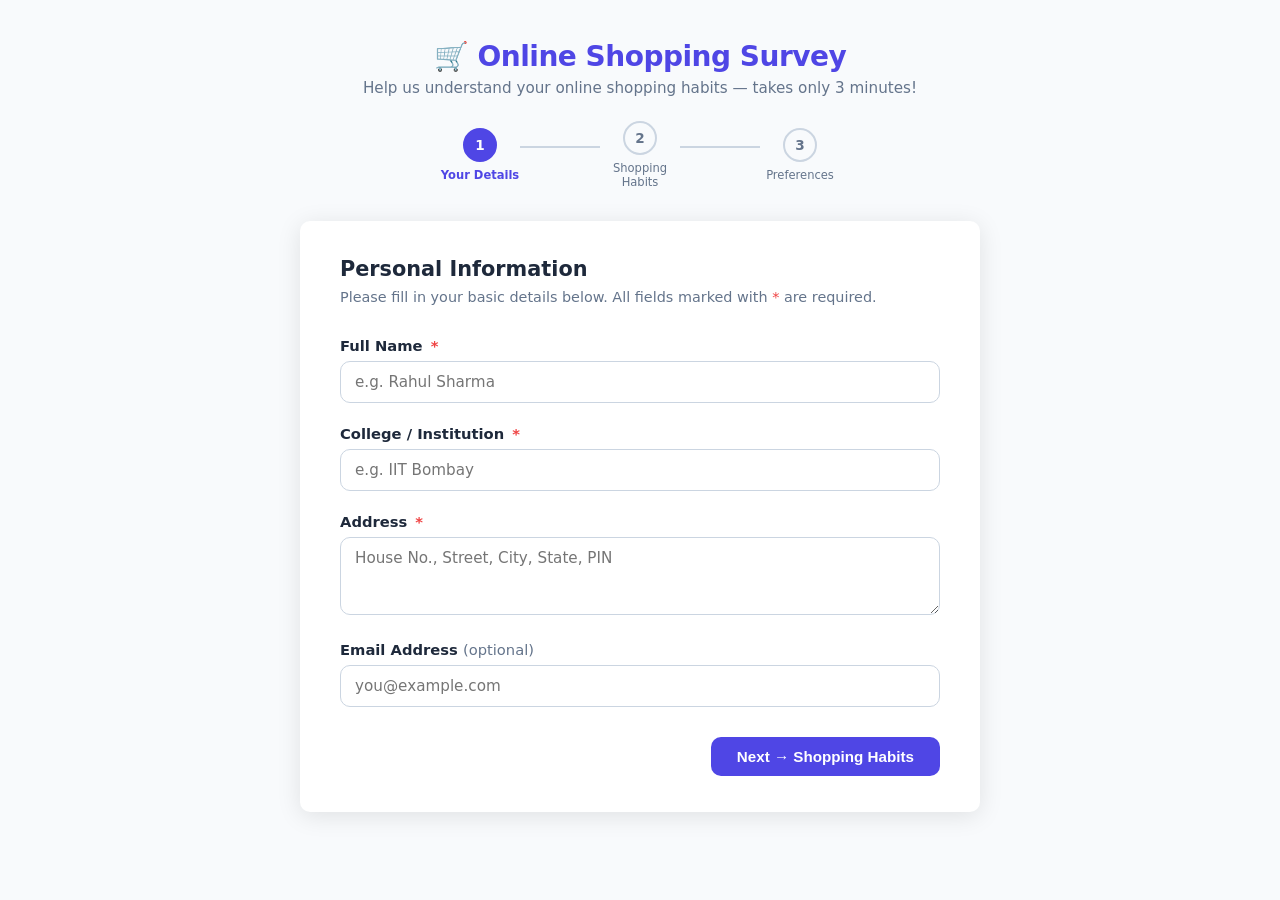
==== commit c7e7172f: "Merge pull request #1 from 025neb723-max/copilot/create-survey-website-form Add multi-page online sh" ====
--- a/index.html
+++ b/index.html
@@ -1,103 +1,174 @@
 <!DOCTYPE html>
 <html lang="en">
 <head>
-  <meta charset="UTF-8">
-  <meta name="viewport" content="width=device-width, initial-scale=1.0">
-  <title>Nepal Survey Dashboard — Top 50 Preferences</title>
-  <link rel="stylesheet" href="style.css">
+  <meta charset="UTF-8" />
+  <meta name="viewport" content="width=device-width, initial-scale=1.0" />
+  <title>Online Shopping Survey – Step 1 of 3</title>
+  <link rel="stylesheet" href="style.css" />
 </head>
 <body>
-  <!-- Header -->
-  <header class="header">
-    <div class="container header-inner">
-      <h1 class="logo">🇳🇵 Nepal Survey Dashboard</h1>
-      <p class="subtitle">Large-Scale Survey &middot; Top 50 Preferred &amp; Not Preferable Things</p>
+
+  <!-- ── Header ─────────────────────────────────────── -->
+  <header class="site-header">
+    <h1>🛒 Online Shopping Survey</h1>
+    <p class="subtitle">Help us understand your online shopping habits — takes only 3 minutes!</p>
+
+    <div class="progress-steps" aria-label="Survey progress">
+      <div class="step active">
+        <div class="step-circle">1</div>
+        <span class="step-label">Your Details</span>
+      </div>
+      <div class="step-connector"></div>
+      <div class="step">
+        <div class="step-circle">2</div>
+        <span class="step-label">Shopping Habits</span>
+      </div>
+      <div class="step-connector"></div>
+      <div class="step">
+        <div class="step-circle">3</div>
+        <span class="step-label">Preferences</span>
+      </div>
     </div>
   </header>
 
-  <!-- Stats Bar -->
-  <section class="stats-bar" id="stats-bar">
-    <!-- Populated by JS -->
-  </section>
+  <!-- ── Card ───────────────────────────────────────── -->
+  <main class="card" role="main">
+    <h2 class="card-title">Personal Information</h2>
+    <p class="card-description">
+      Please fill in your basic details below. All fields marked with
+      <span style="color:var(--danger)">*</span> are required.
+    </p>
 
-  <!-- Controls -->
-  <section class="container controls">
-    <div class="search-box">
-      <input type="text" id="search-input" placeholder="Search items..." aria-label="Search items">
-    </div>
-    <div class="filter-group">
-      <label for="category-filter">Category:</label>
-      <select id="category-filter" aria-label="Filter by category">
-        <option value="all">All Categories</option>
-      </select>
-    </div>
-    <div class="filter-group">
-      <label for="trend-filter">Trend:</label>
-      <select id="trend-filter" aria-label="Filter by trend">
-        <option value="all">All Trends</option>
-        <option value="up">↑ Trending Up</option>
-        <option value="down">↓ Trending Down</option>
-        <option value="stable">→ Stable</option>
-      </select>
-    </div>
-  </section>
+    <form id="step1Form" novalidate>
 
-  <!-- Tab Navigation -->
-  <section class="container">
-    <div class="tabs" role="tablist">
-      <button class="tab active" role="tab" aria-selected="true" data-tab="preferred" id="tab-preferred">
-        👍 Top 50 Preferred
-      </button>
-      <button class="tab" role="tab" aria-selected="false" data-tab="not-preferable" id="tab-not-preferable">
-        👎 Top 50 Not Preferable
-      </button>
-    </div>
-  </section>
+      <!-- Full Name -->
+      <div class="form-group">
+        <label for="fullName">Full Name <span class="required">*</span></label>
+        <input
+          type="text"
+          id="fullName"
+          name="fullName"
+          placeholder="e.g. Rahul Sharma"
+          autocomplete="name"
+          maxlength="100"
+        />
+        <p class="error-msg" id="fullNameError">Please enter your full name.</p>
+      </div>
 
-  <!-- Chart Section -->
-  <section class="container">
-    <div class="chart-section">
-      <h2 id="chart-title" class="section-title">Top 10 Preferred — Score Overview</h2>
-      <div class="chart" id="bar-chart" role="img" aria-label="Bar chart showing top 10 items by score">
-        <!-- Populated by JS -->
+      <!-- College / Institution -->
+      <div class="form-group">
+        <label for="college">College / Institution <span class="required">*</span></label>
+        <input
+          type="text"
+          id="college"
+          name="college"
+          placeholder="e.g. IIT Bombay"
+          autocomplete="organization"
+          maxlength="150"
+        />
+        <p class="error-msg" id="collegeError">Please enter your college or institution name.</p>
       </div>
-    </div>
-  </section>
 
-  <!-- Table Section -->
-  <section class="container">
-    <div class="table-section">
-      <h2 id="table-title" class="section-title">All 50 Preferred Items</h2>
-      <div class="table-wrapper">
-        <table id="data-table" aria-label="Survey results table">
-          <thead>
-            <tr>
-              <th class="sortable" data-sort="rank">Rank</th>
-              <th class="sortable" data-sort="name">Name</th>
-              <th class="sortable" data-sort="category">Category</th>
-              <th class="sortable" data-sort="score">Score</th>
-              <th class="sortable" data-sort="votes">Votes</th>
-              <th class="sortable" data-sort="trend">Trend</th>
-            </tr>
-          </thead>
-          <tbody id="table-body">
-            <!-- Populated by JS -->
-          </tbody>
-        </table>
+      <!-- Address -->
+      <div class="form-group">
+        <label for="address">Address <span class="required">*</span></label>
+        <textarea
+          id="address"
+          name="address"
+          rows="3"
+          placeholder="House No., Street, City, State, PIN"
+          autocomplete="street-address"
+          maxlength="300"
+        ></textarea>
+        <p class="error-msg" id="addressError">Please enter your address.</p>
       </div>
-      <p class="showing-count" id="showing-count"></p>
-    </div>
-  </section>
 
-  <!-- Footer -->
-  <footer class="footer">
-    <div class="container">
-      <p>Nepal Survey Dashboard &copy; 2026 &middot; Data from large-scale nationwide survey</p>
-      <p class="footer-note" id="footer-note"></p>
-    </div>
-  </footer>
+      <!-- Email (optional) -->
+      <div class="form-group">
+        <label for="email">Email Address <span style="color:var(--text-muted);font-weight:400">(optional)</span></label>
+        <input
+          type="email"
+          id="email"
+          name="email"
+          placeholder="you@example.com"
+          autocomplete="email"
+          maxlength="150"
+        />
+        <p class="error-msg" id="emailError">Please enter a valid email address.</p>
+      </div>
 
-  <script src="data.js"></script>
-  <script src="app.js"></script>
+      <div class="btn-row">
+        <span></span><!-- spacer -->
+        <button type="submit" class="btn btn-primary">
+          Next &rarr; Shopping Habits
+        </button>
+      </div>
+
+    </form>
+  </main>
+
+  <script>
+    const form = document.getElementById('step1Form');
+
+    function showError(inputId, errorId, show) {
+      const input = document.getElementById(inputId);
+      const error = document.getElementById(errorId);
+      if (show) {
+        input.classList.add('error');
+        error.classList.add('visible');
+      } else {
+        input.classList.remove('error');
+        error.classList.remove('visible');
+      }
+    }
+
+    // Live clear-on-input
+    ['fullName', 'college', 'address', 'email'].forEach(id => {
+      const el = document.getElementById(id);
+      el.addEventListener('input', () => {
+        el.classList.remove('error');
+        const errEl = document.getElementById(id + 'Error');
+        if (errEl) errEl.classList.remove('visible');
+      });
+    });
+
+    form.addEventListener('submit', function (e) {
+      e.preventDefault();
+
+      const fullName = document.getElementById('fullName').value.trim();
+      const college  = document.getElementById('college').value.trim();
+      const address  = document.getElementById('address').value.trim();
+      const email    = document.getElementById('email').value.trim();
+
+      let valid = true;
+
+      if (!fullName) { showError('fullName', 'fullNameError', true);  valid = false; }
+      else            { showError('fullName', 'fullNameError', false); }
+
+      if (!college)  { showError('college',  'collegeError',  true);  valid = false; }
+      else            { showError('college',  'collegeError',  false); }
+
+      if (!address)  { showError('address',  'addressError',  true);  valid = false; }
+      else            { showError('address',  'addressError',  false); }
+
+      if (email && !/^[^\s@]+@[^\s@]+\.[^\s@]+$/.test(email)) {
+        showError('email', 'emailError', true);
+        valid = false;
+      } else {
+        showError('email', 'emailError', false);
+      }
+
+      if (!valid) return;
+
+      // Save to sessionStorage and go to page 2
+      sessionStorage.setItem('survey_fullName', fullName);
+      sessionStorage.setItem('survey_college',  college);
+      sessionStorage.setItem('survey_address',  address);
+      sessionStorage.setItem('survey_email',    email);
+
+      window.location.href = 'survey.html';
+    });
+  </script>
+
 </body>
 </html>
--- a/style.css
+++ b/style.css
@@ -1,22 +1,6 @@
-/* === CSS Variables & Reset === */
-:root {
-  --primary: #1a56db;
-  --primary-light: #e1effe;
-  --danger: #dc2626;
-  --danger-light: #fee2e2;
-  --success: #16a34a;
-  --warning: #eab308;
-  --gray-50: #f9fafb;
-  --gray-100: #f3f4f6;
-  --gray-200: #e5e7eb;
-  --gray-300: #d1d5db;
-  --gray-500: #6b7280;
-  --gray-700: #374151;
-  --gray-900: #111827;
-  --radius: 8px;
-  --shadow: 0 1px 3px rgba(0,0,0,0.1), 0 1px 2px rgba(0,0,0,0.06);
-  --shadow-md: 0 4px 6px rgba(0,0,0,0.1), 0 2px 4px rgba(0,0,0,0.06);
-}
+/* ============================================================
+   Survey Website – Shared Stylesheet
+   ============================================================ */
 
 *, *::before, *::after {
   box-sizing: border-box;
@@ -24,405 +8,408 @@
   padding: 0;
 }
 
+:root {
+  --primary:       #4f46e5;
+  --primary-dark:  #3730a3;
+  --primary-light: #e0e7ff;
+  --accent:        #06b6d4;
+  --success:       #10b981;
+  --danger:        #ef4444;
+  --bg:            #f8fafc;
+  --surface:       #ffffff;
+  --text:          #1e293b;
+  --text-muted:    #64748b;
+  --border:        #cbd5e1;
+  --radius:        10px;
+  --shadow:        0 4px 24px rgba(0,0,0,.10);
+  --transition:    .2s ease;
+}
+
 body {
-  font-family: -apple-system, BlinkMacSystemFont, "Segoe UI", Roboto, "Helvetica Neue", Arial, sans-serif;
-  background: var(--gray-50);
-  color: var(--gray-900);
-  line-height: 1.6;
-}
-
-.container {
-  max-width: 1200px;
-  margin: 0 auto;
-  padding: 0 16px;
-}
-
-/* === Header === */
-.header {
-  background: linear-gradient(135deg, #1e3a5f 0%, #1a56db 100%);
-  color: #fff;
-  padding: 24px 0;
+  font-family: 'Segoe UI', system-ui, -apple-system, sans-serif;
+  background: var(--bg);
+  color: var(--text);
+  min-height: 100vh;
+  display: flex;
+  flex-direction: column;
+  align-items: center;
+  padding: 40px 16px 60px;
+}
+
+/* ── Header / Progress bar ─────────────────────────────── */
+.site-header {
+  width: 100%;
+  max-width: 680px;
+  margin-bottom: 32px;
   text-align: center;
 }
 
-.logo {
+.site-header h1 {
   font-size: 1.75rem;
   font-weight: 700;
-}
-
-.subtitle {
-  margin-top: 4px;
-  font-size: 0.95rem;
-  opacity: 0.85;
-}
-
-/* === Stats Bar === */
-.stats-bar {
-  background: #fff;
-  border-bottom: 1px solid var(--gray-200);
-  padding: 16px 0;
+  color: var(--primary);
+  letter-spacing: -.5px;
+}
+
+.site-header p.subtitle {
+  color: var(--text-muted);
+  margin-top: 6px;
+  font-size: .95rem;
+}
+
+/* Progress steps */
+.progress-steps {
   display: flex;
   justify-content: center;
-  flex-wrap: wrap;
-  gap: 24px;
-}
-
-.stat-item {
+  align-items: center;
+  gap: 0;
+  margin: 24px auto 0;
+  max-width: 400px;
+}
+
+.step {
+  display: flex;
+  flex-direction: column;
+  align-items: center;
+  flex: 1;
+  position: relative;
+}
+
+.step-circle {
+  width: 34px;
+  height: 34px;
+  border-radius: 50%;
+  background: var(--bg);
+  border: 2px solid var(--border);
+  display: flex;
+  align-items: center;
+  justify-content: center;
+  font-weight: 700;
+  font-size: .85rem;
+  color: var(--text-muted);
+  transition: var(--transition);
+  z-index: 1;
+}
+
+.step.active .step-circle {
+  background: var(--primary);
+  border-color: var(--primary);
+  color: #fff;
+}
+
+.step.done .step-circle {
+  background: var(--success);
+  border-color: var(--success);
+  color: #fff;
+}
+
+.step-label {
+  margin-top: 6px;
+  font-size: .72rem;
+  color: var(--text-muted);
   text-align: center;
-  min-width: 120px;
-}
-
-.stat-value {
-  font-size: 1.4rem;
+}
+
+.step.active .step-label {
+  color: var(--primary);
+  font-weight: 600;
+}
+
+.step-connector {
+  flex: 1;
+  height: 2px;
+  background: var(--border);
+  margin-top: -17px;
+}
+
+.step.done ~ .step-connector,
+.step.done + .step-connector {
+  background: var(--success);
+}
+
+/* ── Card ──────────────────────────────────────────────── */
+.card {
+  width: 100%;
+  max-width: 680px;
+  background: var(--surface);
+  border-radius: var(--radius);
+  box-shadow: var(--shadow);
+  padding: 36px 40px;
+}
+
+.card-title {
+  font-size: 1.3rem;
   font-weight: 700;
-  color: var(--primary);
-}
-
-.stat-label {
-  font-size: 0.8rem;
-  color: var(--gray-500);
-  text-transform: uppercase;
-  letter-spacing: 0.5px;
-}
-
-/* === Controls === */
-.controls {
-  display: flex;
-  gap: 16px;
-  align-items: flex-end;
-  flex-wrap: wrap;
-  margin-top: 24px;
-  margin-bottom: 16px;
-}
-
-.search-box {
-  flex: 1;
-  min-width: 200px;
-}
-
-.search-box input {
+  color: var(--text);
+  margin-bottom: 6px;
+}
+
+.card-description {
+  color: var(--text-muted);
+  font-size: .9rem;
+  margin-bottom: 28px;
+  line-height: 1.5;
+}
+
+/* ── Form elements ─────────────────────────────────────── */
+.form-group {
+  margin-bottom: 22px;
+}
+
+label {
+  display: block;
+  font-weight: 600;
+  font-size: .92rem;
+  margin-bottom: 7px;
+  color: var(--text);
+}
+
+label .required {
+  color: var(--danger);
+  margin-left: 3px;
+}
+
+input[type="text"],
+input[type="email"],
+textarea,
+select {
   width: 100%;
-  padding: 10px 14px;
-  border: 1px solid var(--gray-300);
+  padding: 11px 14px;
+  border: 1.5px solid var(--border);
   border-radius: var(--radius);
-  font-size: 0.95rem;
-  transition: border-color 0.2s;
-}
-
-.search-box input:focus {
+  font-size: .95rem;
+  color: var(--text);
+  background: var(--surface);
+  transition: border-color var(--transition), box-shadow var(--transition);
+  font-family: inherit;
+  resize: vertical;
+}
+
+input[type="text"]:focus,
+input[type="email"]:focus,
+textarea:focus,
+select:focus {
   outline: none;
   border-color: var(--primary);
-  box-shadow: 0 0 0 3px rgba(26, 86, 219, 0.15);
-}
-
-.filter-group {
-  display: flex;
-  flex-direction: column;
-  gap: 4px;
-}
-
-.filter-group label {
-  font-size: 0.8rem;
-  font-weight: 600;
-  color: var(--gray-500);
-  text-transform: uppercase;
-  letter-spacing: 0.5px;
-}
-
-.filter-group select {
-  padding: 10px 14px;
-  border: 1px solid var(--gray-300);
-  border-radius: var(--radius);
-  background: #fff;
-  font-size: 0.95rem;
-  cursor: pointer;
-  min-width: 160px;
-}
-
-.filter-group select:focus {
-  outline: none;
-  border-color: var(--primary);
-}
-
-/* === Tabs === */
-.tabs {
-  display: flex;
-  gap: 0;
-  margin-top: 8px;
-  border-bottom: 2px solid var(--gray-200);
-}
-
-.tab {
-  padding: 12px 24px;
-  background: none;
-  border: none;
-  font-size: 1rem;
-  font-weight: 600;
-  color: var(--gray-500);
-  cursor: pointer;
-  border-bottom: 3px solid transparent;
-  margin-bottom: -2px;
-  transition: color 0.2s, border-color 0.2s;
-}
-
-.tab:hover {
-  color: var(--gray-700);
-}
-
-.tab.active[data-tab="preferred"] {
-  color: var(--primary);
-  border-bottom-color: var(--primary);
-}
-
-.tab.active[data-tab="not-preferable"] {
+  box-shadow: 0 0 0 3px var(--primary-light);
+}
+
+input.error,
+textarea.error,
+select.error {
+  border-color: var(--danger);
+}
+
+.error-msg {
   color: var(--danger);
-  border-bottom-color: var(--danger);
-}
-
-/* === Chart Section === */
-.chart-section {
-  background: #fff;
-  border-radius: var(--radius);
-  box-shadow: var(--shadow);
-  padding: 24px;
-  margin-top: 24px;
-}
-
-.section-title {
-  font-size: 1.1rem;
-  font-weight: 600;
-  margin-bottom: 16px;
-  color: var(--gray-700);
-}
-
-.chart {
+  font-size: .82rem;
+  margin-top: 5px;
+  display: none;
+}
+
+.error-msg.visible {
+  display: block;
+}
+
+/* Radio / Checkbox groups */
+.radio-group,
+.checkbox-group {
   display: flex;
   flex-direction: column;
   gap: 10px;
 }
 
-.bar-row {
-  display: flex;
-  align-items: center;
+.radio-option,
+.checkbox-option {
+  display: flex;
+  align-items: flex-start;
+  gap: 10px;
+  padding: 10px 14px;
+  border: 1.5px solid var(--border);
+  border-radius: var(--radius);
+  cursor: pointer;
+  transition: background var(--transition), border-color var(--transition);
+}
+
+.radio-option:hover,
+.checkbox-option:hover {
+  background: var(--primary-light);
+  border-color: var(--primary);
+}
+
+.radio-option input,
+.checkbox-option input {
+  width: auto;
+  margin-top: 2px;
+  accent-color: var(--primary);
+  flex-shrink: 0;
+}
+
+.radio-option .option-text,
+.checkbox-option .option-text {
+  font-size: .93rem;
+  line-height: 1.4;
+}
+
+.radio-option input:checked ~ .option-text,
+.checkbox-option input:checked ~ .option-text {
+  color: var(--primary);
+  font-weight: 600;
+}
+
+/* Star rating */
+.star-rating {
+  display: flex;
+  gap: 6px;
+  flex-direction: row-reverse;
+  justify-content: flex-end;
+}
+
+.star-rating input {
+  display: none;
+}
+
+.star-rating label {
+  font-size: 1.8rem;
+  color: var(--border);
+  cursor: pointer;
+  margin: 0;
+  transition: color var(--transition);
+}
+
+.star-rating label:hover,
+.star-rating label:hover ~ label,
+.star-rating input:checked ~ label {
+  color: #f59e0b;
+}
+
+/* ── Buttons ───────────────────────────────────────────── */
+.btn-row {
+  display: flex;
+  justify-content: space-between;
+  align-items: center;
+  margin-top: 30px;
   gap: 12px;
 }
 
-.bar-label {
-  width: 200px;
-  font-size: 0.85rem;
-  text-align: right;
-  white-space: nowrap;
-  overflow: hidden;
-  text-overflow: ellipsis;
-  color: var(--gray-700);
-}
-
-.bar-track {
-  flex: 1;
-  background: var(--gray-100);
-  border-radius: 4px;
-  height: 24px;
-  overflow: hidden;
-}
-
-.bar-fill {
-  height: 100%;
-  border-radius: 4px;
-  transition: width 0.6s ease;
-  min-width: 2px;
-}
-
-.bar-fill.preferred {
-  background: linear-gradient(90deg, #3b82f6, #1a56db);
-}
-
-.bar-fill.not-preferable {
-  background: linear-gradient(90deg, #f87171, #dc2626);
-}
-
-.bar-value {
-  width: 40px;
-  font-size: 0.85rem;
+.btn {
+  display: inline-flex;
+  align-items: center;
+  gap: 7px;
+  padding: 11px 26px;
+  border-radius: var(--radius);
+  font-size: .95rem;
   font-weight: 600;
-  color: var(--gray-700);
-}
-
-/* === Table Section === */
-.table-section {
-  background: #fff;
+  cursor: pointer;
+  border: none;
+  transition: background var(--transition), transform var(--transition), box-shadow var(--transition);
+  text-decoration: none;
+}
+
+.btn:active {
+  transform: scale(.97);
+}
+
+.btn-primary {
+  background: var(--primary);
+  color: #fff;
+}
+
+.btn-primary:hover {
+  background: var(--primary-dark);
+  box-shadow: 0 4px 12px rgba(79,70,229,.35);
+}
+
+.btn-secondary {
+  background: transparent;
+  color: var(--primary);
+  border: 1.5px solid var(--primary);
+}
+
+.btn-secondary:hover {
+  background: var(--primary-light);
+}
+
+.btn-success {
+  background: var(--success);
+  color: #fff;
+}
+
+.btn-success:hover {
+  background: #059669;
+  box-shadow: 0 4px 12px rgba(16,185,129,.35);
+}
+
+/* ── Thank-you page ────────────────────────────────────── */
+.thankyou-wrap {
+  text-align: center;
+  padding: 16px 0 8px;
+}
+
+.thankyou-icon {
+  font-size: 4rem;
+  margin-bottom: 16px;
+}
+
+.thankyou-wrap h2 {
+  font-size: 1.6rem;
+  color: var(--success);
+  margin-bottom: 10px;
+}
+
+.thankyou-wrap p {
+  color: var(--text-muted);
+  font-size: .97rem;
+  margin-bottom: 28px;
+  line-height: 1.6;
+}
+
+.summary-box {
+  background: var(--bg);
+  border: 1.5px solid var(--border);
   border-radius: var(--radius);
-  box-shadow: var(--shadow);
-  padding: 24px;
-  margin-top: 24px;
-  margin-bottom: 32px;
-}
-
-.table-wrapper {
-  overflow-x: auto;
-}
-
-table {
-  width: 100%;
-  border-collapse: collapse;
-}
-
-thead th {
-  background: var(--gray-50);
-  padding: 12px 16px;
+  padding: 20px 24px;
   text-align: left;
-  font-size: 0.8rem;
-  font-weight: 600;
-  text-transform: uppercase;
-  letter-spacing: 0.5px;
-  color: var(--gray-500);
-  border-bottom: 2px solid var(--gray-200);
-  white-space: nowrap;
-  cursor: pointer;
-  user-select: none;
-}
-
-thead th:hover {
-  color: var(--gray-700);
-}
-
-thead th.sort-asc::after {
-  content: " ▲";
-}
-
-thead th.sort-desc::after {
-  content: " ▼";
-}
-
-tbody tr {
-  border-bottom: 1px solid var(--gray-100);
-  transition: background 0.15s;
-}
-
-tbody tr:hover {
-  background: var(--gray-50);
-}
-
-tbody td {
-  padding: 10px 16px;
-  font-size: 0.9rem;
-}
-
-td.rank-cell {
+  margin-bottom: 28px;
+}
+
+.summary-box h3 {
+  font-size: 1rem;
+  color: var(--primary);
+  margin-bottom: 14px;
   font-weight: 700;
-  color: var(--gray-700);
-  width: 60px;
-}
-
-td.name-cell {
+}
+
+.summary-row {
+  display: flex;
+  gap: 10px;
+  margin-bottom: 9px;
+  font-size: .9rem;
+}
+
+.summary-row .s-label {
+  color: var(--text-muted);
+  min-width: 160px;
+  flex-shrink: 0;
+}
+
+.summary-row .s-value {
+  color: var(--text);
   font-weight: 500;
 }
 
-td.category-cell {
-  color: var(--gray-500);
-}
-
-.category-badge {
-  display: inline-block;
-  padding: 2px 10px;
-  border-radius: 999px;
-  font-size: 0.8rem;
-  background: var(--gray-100);
-  color: var(--gray-700);
-}
-
-td.score-cell {
-  font-weight: 700;
-}
-
-.score-preferred {
-  color: var(--primary);
-}
-
-.score-not-preferable {
-  color: var(--danger);
-}
-
-td.votes-cell {
-  color: var(--gray-500);
-}
-
-.trend-up {
-  color: var(--success);
-  font-weight: 600;
-}
-
-.trend-down {
-  color: var(--danger);
-  font-weight: 600;
-}
-
-.trend-stable {
-  color: var(--gray-500);
-}
-
-.showing-count {
-  margin-top: 12px;
-  font-size: 0.85rem;
-  color: var(--gray-500);
-}
-
-/* === Footer === */
-.footer {
-  background: var(--gray-900);
-  color: var(--gray-300);
-  padding: 24px 0;
-  text-align: center;
-  font-size: 0.85rem;
-}
-
-.footer-note {
-  margin-top: 4px;
-  font-size: 0.75rem;
-  opacity: 0.6;
-}
-
-/* === Responsive === */
-@media (max-width: 768px) {
-  .logo {
-    font-size: 1.3rem;
+/* ── Responsive ────────────────────────────────────────── */
+@media (max-width: 600px) {
+  .card {
+    padding: 24px 18px;
   }
 
-  .controls {
-    flex-direction: column;
-    gap: 12px;
+  .btn-row {
+    flex-direction: column-reverse;
   }
 
-  .search-box {
-    min-width: 100%;
+  .btn {
+    width: 100%;
+    justify-content: center;
   }
-
-  .filter-group select {
-    min-width: 100%;
-  }
-
-  .bar-label {
-    width: 120px;
-    font-size: 0.75rem;
-  }
-
-  .tabs {
-    overflow-x: auto;
-  }
-
-  .tab {
-    padding: 10px 16px;
-    font-size: 0.9rem;
-  }
-
-  .stats-bar {
-    gap: 12px;
-  }
-
-  .stat-item {
-    min-width: 90px;
-  }
-
-  .stat-value {
-    font-size: 1.1rem;
-  }
-}
+}
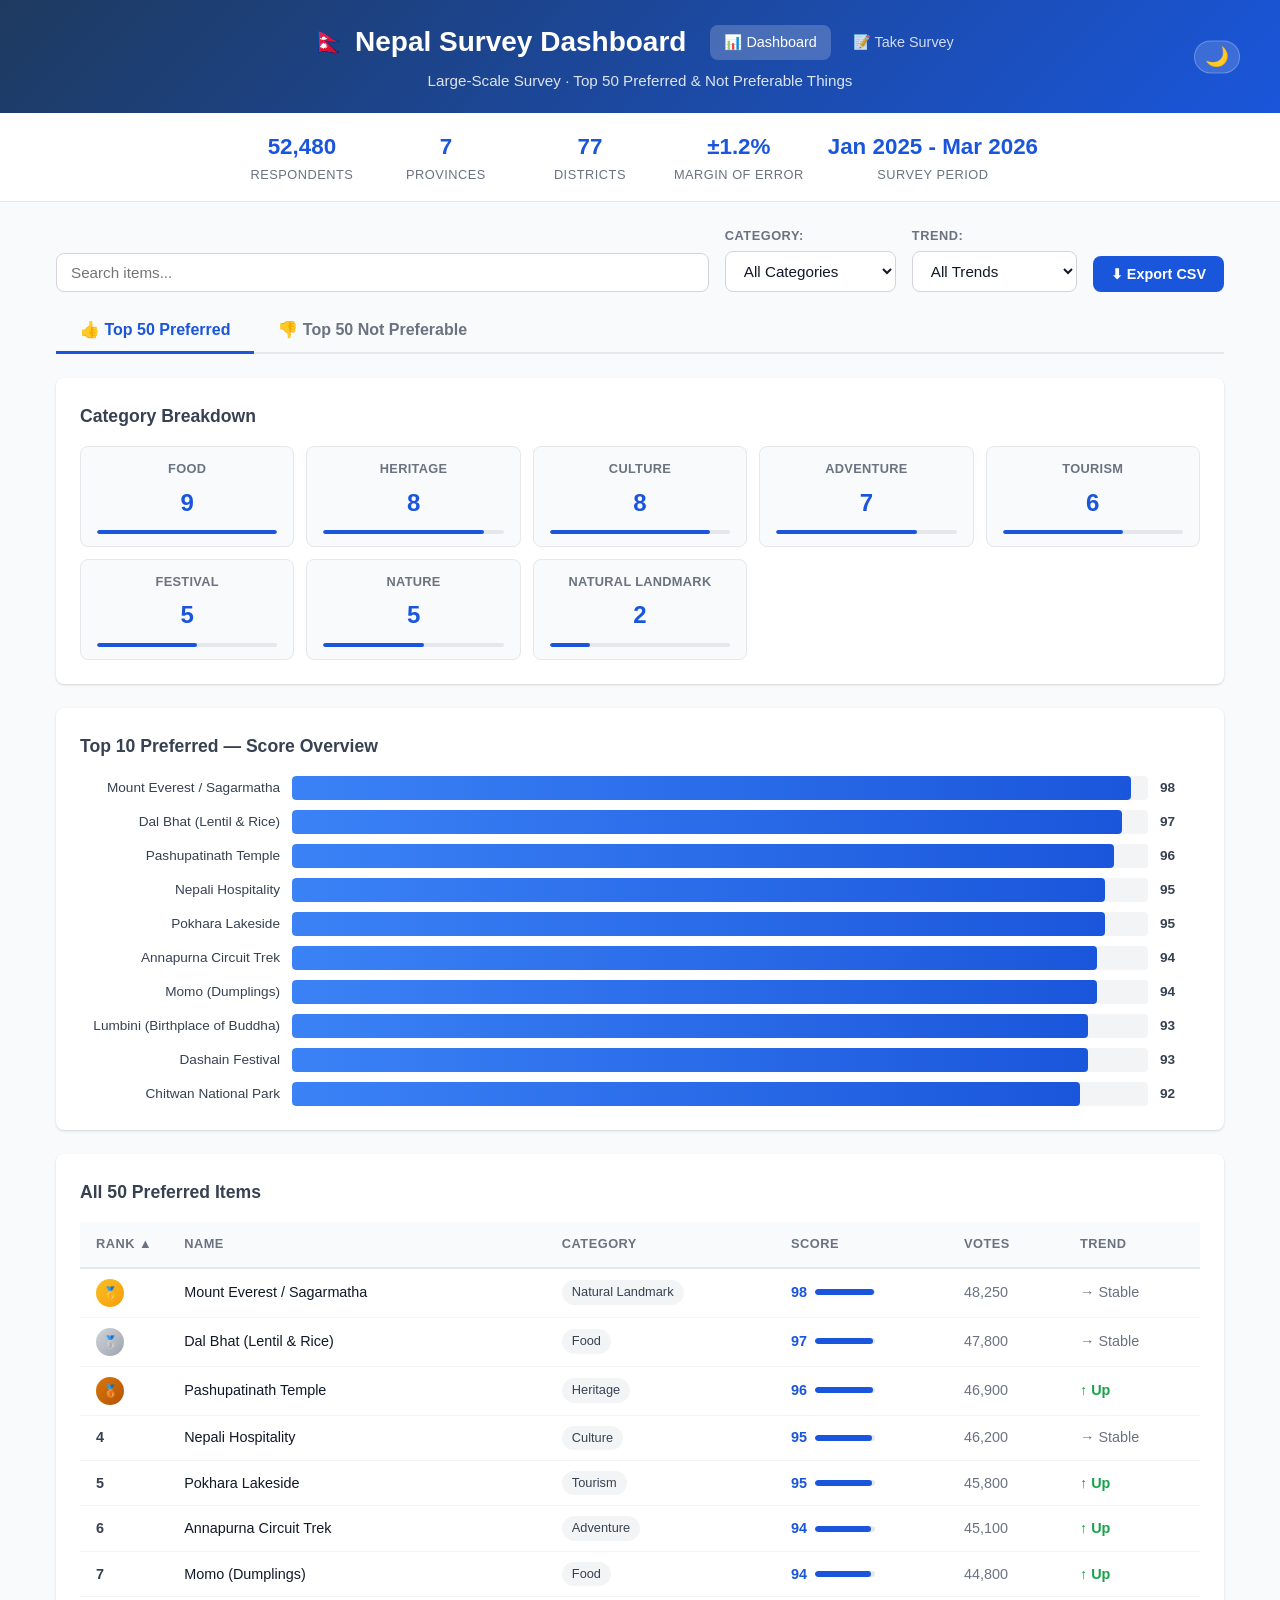
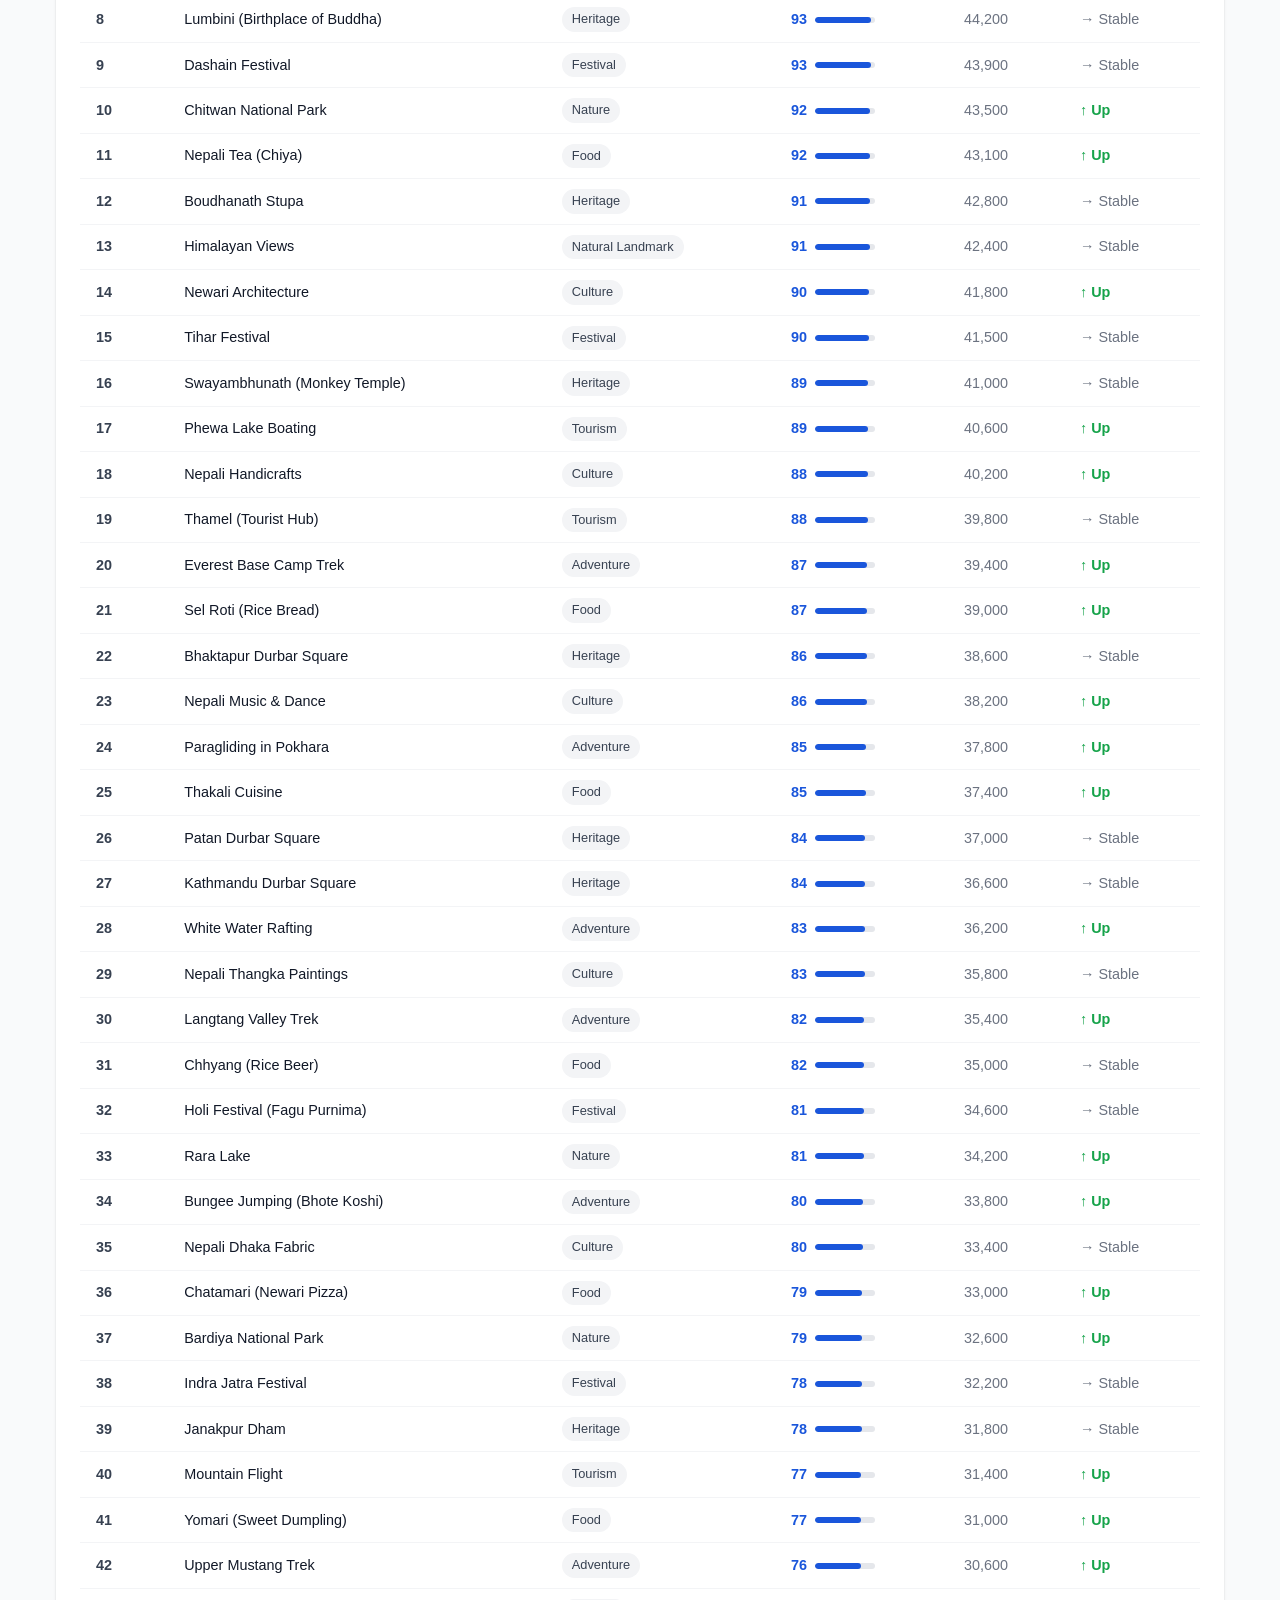
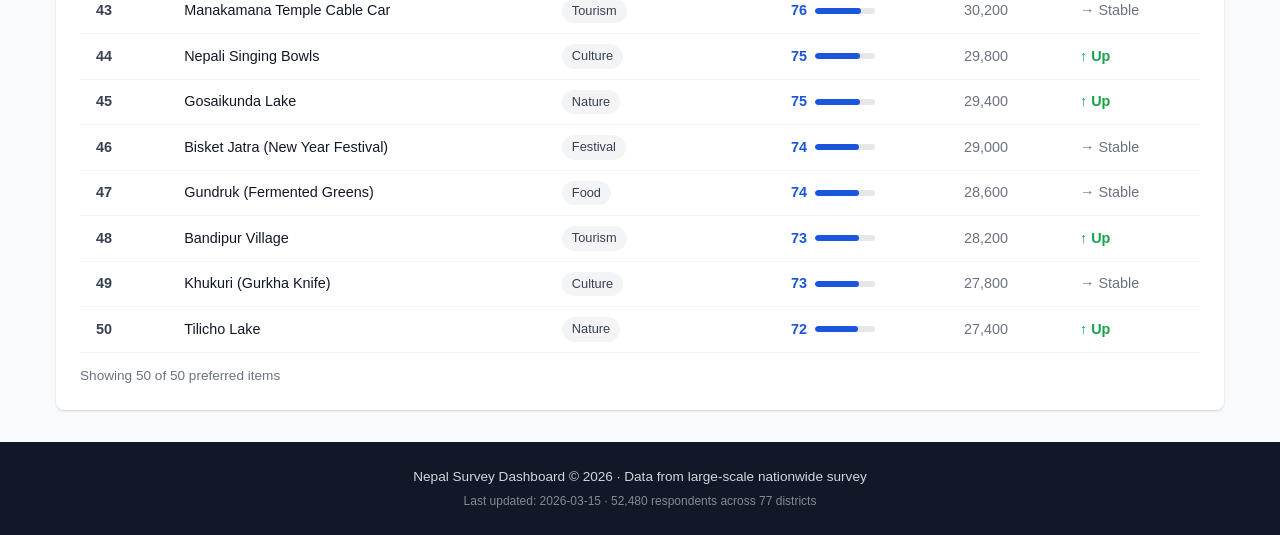
==== commit 81b90439: "Add professional features: dark mode, CSV export, category breakdown, survey form, accessibility, pr" ====
--- a/index.html
+++ b/index.html
@@ -1,174 +1,134 @@
 <!DOCTYPE html>
 <html lang="en">
 <head>
-  <meta charset="UTF-8" />
-  <meta name="viewport" content="width=device-width, initial-scale=1.0" />
-  <title>Online Shopping Survey – Step 1 of 3</title>
-  <link rel="stylesheet" href="style.css" />
+  <meta charset="UTF-8">
+  <meta name="viewport" content="width=device-width, initial-scale=1.0">
+  <meta name="description" content="Large-scale survey dashboard showing the Top 50 Preferred and Top 50 Not Preferable things in Nepal. 52,480 respondents across 77 districts.">
+  <meta property="og:title" content="Nepal Survey Dashboard — Top 50 Preferences">
+  <meta property="og:description" content="Explore what Nepalis love and what needs improvement — based on 52,480 survey respondents across all 77 districts.">
+  <meta property="og:type" content="website">
+  <link rel="icon" href="data:image/svg+xml,<svg xmlns='http://www.w3.org/2000/svg' viewBox='0 0 100 100'><text y='.9em' font-size='90'>🇳🇵</text></svg>">
+  <title>Nepal Survey Dashboard — Top 50 Preferences</title>
+  <link rel="stylesheet" href="style.css">
 </head>
 <body>
+  <!-- Skip to content for accessibility -->
+  <a href="#main-content" class="skip-link">Skip to main content</a>
 
-  <!-- ── Header ─────────────────────────────────────── -->
-  <header class="site-header">
-    <h1>🛒 Online Shopping Survey</h1>
-    <p class="subtitle">Help us understand your online shopping habits — takes only 3 minutes!</p>
-
-    <div class="progress-steps" aria-label="Survey progress">
-      <div class="step active">
-        <div class="step-circle">1</div>
-        <span class="step-label">Your Details</span>
+  <!-- Header -->
+  <header class="header">
+    <div class="container header-inner">
+      <div class="header-top">
+        <h1 class="logo">🇳🇵 Nepal Survey Dashboard</h1>
+        <nav class="header-nav" aria-label="Main navigation">
+          <a href="index.html" class="nav-link active" aria-current="page">📊 Dashboard</a>
+          <a href="survey.html" class="nav-link">📝 Take Survey</a>
+        </nav>
       </div>
-      <div class="step-connector"></div>
-      <div class="step">
-        <div class="step-circle">2</div>
-        <span class="step-label">Shopping Habits</span>
-      </div>
-      <div class="step-connector"></div>
-      <div class="step">
-        <div class="step-circle">3</div>
-        <span class="step-label">Preferences</span>
-      </div>
+      <p class="subtitle">Large-Scale Survey &middot; Top 50 Preferred &amp; Not Preferable Things</p>
+      <button class="theme-toggle" id="theme-toggle" aria-label="Toggle dark mode" title="Toggle dark mode">🌙</button>
     </div>
   </header>
 
-  <!-- ── Card ───────────────────────────────────────── -->
-  <main class="card" role="main">
-    <h2 class="card-title">Personal Information</h2>
-    <p class="card-description">
-      Please fill in your basic details below. All fields marked with
-      <span style="color:var(--danger)">*</span> are required.
-    </p>
+  <!-- Stats Bar -->
+  <section class="stats-bar" id="stats-bar" aria-label="Survey statistics">
+    <!-- Populated by JS -->
+  </section>
 
-    <form id="step1Form" novalidate>
+  <main id="main-content">
+    <!-- Controls -->
+    <section class="container controls">
+      <div class="search-box">
+        <input type="text" id="search-input" placeholder="Search items..." aria-label="Search items">
+      </div>
+      <div class="filter-group">
+        <label for="category-filter">Category:</label>
+        <select id="category-filter" aria-label="Filter by category">
+          <option value="all">All Categories</option>
+        </select>
+      </div>
+      <div class="filter-group">
+        <label for="trend-filter">Trend:</label>
+        <select id="trend-filter" aria-label="Filter by trend">
+          <option value="all">All Trends</option>
+          <option value="up">↑ Trending Up</option>
+          <option value="down">↓ Trending Down</option>
+          <option value="stable">→ Stable</option>
+        </select>
+      </div>
+      <button class="btn btn-export" id="export-csv" aria-label="Export data as CSV">⬇ Export CSV</button>
+    </section>
 
-      <!-- Full Name -->
-      <div class="form-group">
-        <label for="fullName">Full Name <span class="required">*</span></label>
-        <input
-          type="text"
-          id="fullName"
-          name="fullName"
-          placeholder="e.g. Rahul Sharma"
-          autocomplete="name"
-          maxlength="100"
-        />
-        <p class="error-msg" id="fullNameError">Please enter your full name.</p>
-      </div>
-
-      <!-- College / Institution -->
-      <div class="form-group">
-        <label for="college">College / Institution <span class="required">*</span></label>
-        <input
-          type="text"
-          id="college"
-          name="college"
-          placeholder="e.g. IIT Bombay"
-          autocomplete="organization"
-          maxlength="150"
-        />
-        <p class="error-msg" id="collegeError">Please enter your college or institution name.</p>
-      </div>
-
-      <!-- Address -->
-      <div class="form-group">
-        <label for="address">Address <span class="required">*</span></label>
-        <textarea
-          id="address"
-          name="address"
-          rows="3"
-          placeholder="House No., Street, City, State, PIN"
-          autocomplete="street-address"
-          maxlength="300"
-        ></textarea>
-        <p class="error-msg" id="addressError">Please enter your address.</p>
-      </div>
-
-      <!-- Email (optional) -->
-      <div class="form-group">
-        <label for="email">Email Address <span style="color:var(--text-muted);font-weight:400">(optional)</span></label>
-        <input
-          type="email"
-          id="email"
-          name="email"
-          placeholder="you@example.com"
-          autocomplete="email"
-          maxlength="150"
-        />
-        <p class="error-msg" id="emailError">Please enter a valid email address.</p>
-      </div>
-
-      <div class="btn-row">
-        <span></span><!-- spacer -->
-        <button type="submit" class="btn btn-primary">
-          Next &rarr; Shopping Habits
+    <!-- Tab Navigation -->
+    <section class="container">
+      <div class="tabs" role="tablist">
+        <button class="tab active" role="tab" aria-selected="true" data-tab="preferred" id="tab-preferred">
+          👍 Top 50 Preferred
+        </button>
+        <button class="tab" role="tab" aria-selected="false" data-tab="not-preferable" id="tab-not-preferable">
+          👎 Top 50 Not Preferable
         </button>
       </div>
+    </section>
 
-    </form>
+    <!-- Category Breakdown -->
+    <section class="container">
+      <div class="category-summary" id="category-summary">
+        <h2 class="section-title">Category Breakdown</h2>
+        <div class="category-grid" id="category-grid">
+          <!-- Populated by JS -->
+        </div>
+      </div>
+    </section>
+
+    <!-- Chart Section -->
+    <section class="container">
+      <div class="chart-section">
+        <h2 id="chart-title" class="section-title">Top 10 Preferred — Score Overview</h2>
+        <div class="chart" id="bar-chart" role="img" aria-label="Bar chart showing top 10 items by score">
+          <!-- Populated by JS -->
+        </div>
+      </div>
+    </section>
+
+    <!-- Table Section -->
+    <section class="container">
+      <div class="table-section">
+        <h2 id="table-title" class="section-title">All 50 Preferred Items</h2>
+        <div class="table-wrapper">
+          <table id="data-table" aria-label="Survey results table">
+            <thead>
+              <tr>
+                <th class="sortable" data-sort="rank">Rank</th>
+                <th class="sortable" data-sort="name">Name</th>
+                <th class="sortable" data-sort="category">Category</th>
+                <th class="sortable" data-sort="score">Score</th>
+                <th class="sortable" data-sort="votes">Votes</th>
+                <th class="sortable" data-sort="trend">Trend</th>
+              </tr>
+            </thead>
+            <tbody id="table-body">
+              <!-- Populated by JS -->
+            </tbody>
+          </table>
+        </div>
+        <p class="showing-count" id="showing-count"></p>
+      </div>
+    </section>
   </main>
 
-  <script>
-    const form = document.getElementById('step1Form');
+  <!-- Scroll to top -->
+  <button class="scroll-top" id="scroll-top" aria-label="Scroll to top" title="Back to top">↑</button>
 
-    function showError(inputId, errorId, show) {
-      const input = document.getElementById(inputId);
-      const error = document.getElementById(errorId);
-      if (show) {
-        input.classList.add('error');
-        error.classList.add('visible');
-      } else {
-        input.classList.remove('error');
-        error.classList.remove('visible');
-      }
-    }
+  <!-- Footer -->
+  <footer class="footer">
+    <div class="container">
+      <p>Nepal Survey Dashboard &copy; 2026 &middot; Data from large-scale nationwide survey</p>
+      <p class="footer-note" id="footer-note"></p>
+    </div>
+  </footer>
 
-    // Live clear-on-input
-    ['fullName', 'college', 'address', 'email'].forEach(id => {
-      const el = document.getElementById(id);
-      el.addEventListener('input', () => {
-        el.classList.remove('error');
-        const errEl = document.getElementById(id + 'Error');
-        if (errEl) errEl.classList.remove('visible');
-      });
-    });
-
-    form.addEventListener('submit', function (e) {
-      e.preventDefault();
-
-      const fullName = document.getElementById('fullName').value.trim();
-      const college  = document.getElementById('college').value.trim();
-      const address  = document.getElementById('address').value.trim();
-      const email    = document.getElementById('email').value.trim();
-
-      let valid = true;
-
-      if (!fullName) { showError('fullName', 'fullNameError', true);  valid = false; }
-      else            { showError('fullName', 'fullNameError', false); }
-
-      if (!college)  { showError('college',  'collegeError',  true);  valid = false; }
-      else            { showError('college',  'collegeError',  false); }
-
-      if (!address)  { showError('address',  'addressError',  true);  valid = false; }
-      else            { showError('address',  'addressError',  false); }
-
-      if (email && !/^[^\s@]+@[^\s@]+\.[^\s@]+$/.test(email)) {
-        showError('email', 'emailError', true);
-        valid = false;
-      } else {
-        showError('email', 'emailError', false);
-      }
-
-      if (!valid) return;
-
-      // Save to sessionStorage and go to page 2
-      sessionStorage.setItem('survey_fullName', fullName);
-      sessionStorage.setItem('survey_college',  college);
-      sessionStorage.setItem('survey_address',  address);
-      sessionStorage.setItem('survey_email',    email);
-
-      window.location.href = 'survey.html';
-    });
-  </script>
-
+  <script src="data.js"></script>
+  <script src="app.js"></script>
 </body>
 </html>
--- a/style.css
+++ b/style.css
@@ -1,6 +1,45 @@
-/* ============================================================
-   Survey Website – Shared Stylesheet
-   ============================================================ */
+/* === CSS Variables & Reset === */
+:root {
+  --primary: #1a56db;
+  --primary-light: #e1effe;
+  --danger: #dc2626;
+  --danger-light: #fee2e2;
+  --success: #16a34a;
+  --warning: #eab308;
+  --gray-50: #f9fafb;
+  --gray-100: #f3f4f6;
+  --gray-200: #e5e7eb;
+  --gray-300: #d1d5db;
+  --gray-500: #6b7280;
+  --gray-700: #374151;
+  --gray-900: #111827;
+  --bg: var(--gray-50);
+  --card-bg: #fff;
+  --text: var(--gray-900);
+  --text-secondary: var(--gray-500);
+  --border: var(--gray-200);
+  --radius: 8px;
+  --shadow: 0 1px 3px rgba(0,0,0,0.1), 0 1px 2px rgba(0,0,0,0.06);
+  --shadow-md: 0 4px 6px rgba(0,0,0,0.1), 0 2px 4px rgba(0,0,0,0.06);
+}
+
+/* === Dark Mode === */
+[data-theme="dark"] {
+  --bg: #0f172a;
+  --card-bg: #1e293b;
+  --text: #e2e8f0;
+  --text-secondary: #94a3b8;
+  --border: #334155;
+  --gray-50: #1e293b;
+  --gray-100: #334155;
+  --gray-200: #475569;
+  --gray-300: #64748b;
+  --gray-500: #94a3b8;
+  --gray-700: #cbd5e1;
+  --gray-900: #f1f5f9;
+  --primary-light: #1e3a5f;
+  --danger-light: #450a0a;
+}
 
 *, *::before, *::after {
   box-sizing: border-box;
@@ -8,342 +47,892 @@
   padding: 0;
 }
 
-:root {
-  --primary:       #4f46e5;
-  --primary-dark:  #3730a3;
-  --primary-light: #e0e7ff;
-  --accent:        #06b6d4;
-  --success:       #10b981;
-  --danger:        #ef4444;
-  --bg:            #f8fafc;
-  --surface:       #ffffff;
-  --text:          #1e293b;
-  --text-muted:    #64748b;
-  --border:        #cbd5e1;
-  --radius:        10px;
-  --shadow:        0 4px 24px rgba(0,0,0,.10);
-  --transition:    .2s ease;
+html {
+  scroll-behavior: smooth;
 }
 
 body {
-  font-family: 'Segoe UI', system-ui, -apple-system, sans-serif;
+  font-family: -apple-system, BlinkMacSystemFont, "Segoe UI", Roboto, "Helvetica Neue", Arial, sans-serif;
   background: var(--bg);
   color: var(--text);
-  min-height: 100vh;
-  display: flex;
-  flex-direction: column;
+  line-height: 1.6;
+  transition: background 0.3s, color 0.3s;
+}
+
+.container {
+  max-width: 1200px;
+  margin: 0 auto;
+  padding: 0 16px;
+}
+
+/* === Skip Link (Accessibility) === */
+.skip-link {
+  position: absolute;
+  top: -100%;
+  left: 16px;
+  background: var(--primary);
+  color: #fff;
+  padding: 8px 16px;
+  border-radius: var(--radius);
+  z-index: 1000;
+  font-weight: 600;
+  text-decoration: none;
+}
+
+.skip-link:focus {
+  top: 8px;
+}
+
+/* === Header === */
+.header {
+  background: linear-gradient(135deg, #1e3a5f 0%, #1a56db 100%);
+  color: #fff;
+  padding: 20px 0;
+  text-align: center;
+  position: relative;
+}
+
+.header-inner {
+  position: relative;
+}
+
+.header-top {
+  display: flex;
   align-items: center;
-  padding: 40px 16px 60px;
-}
-
-/* ── Header / Progress bar ─────────────────────────────── */
-.site-header {
-  width: 100%;
-  max-width: 680px;
-  margin-bottom: 32px;
-  text-align: center;
-}
-
-.site-header h1 {
+  justify-content: center;
+  gap: 24px;
+  flex-wrap: wrap;
+}
+
+.logo {
   font-size: 1.75rem;
   font-weight: 700;
+}
+
+.header-nav {
+  display: flex;
+  gap: 8px;
+}
+
+.nav-link {
+  color: rgba(255,255,255,0.8);
+  text-decoration: none;
+  padding: 6px 14px;
+  border-radius: var(--radius);
+  font-size: 0.9rem;
+  font-weight: 500;
+  transition: background 0.2s, color 0.2s;
+}
+
+.nav-link:hover {
+  background: rgba(255,255,255,0.15);
+  color: #fff;
+}
+
+.nav-link.active {
+  background: rgba(255,255,255,0.2);
+  color: #fff;
+}
+
+.subtitle {
+  margin-top: 4px;
+  font-size: 0.95rem;
+  opacity: 0.85;
+}
+
+.theme-toggle {
+  position: absolute;
+  top: 50%;
+  right: 0;
+  transform: translateY(-50%);
+  background: rgba(255,255,255,0.15);
+  border: 1px solid rgba(255,255,255,0.25);
+  color: #fff;
+  font-size: 1.2rem;
+  padding: 6px 10px;
+  border-radius: 999px;
+  cursor: pointer;
+  transition: background 0.2s;
+  line-height: 1;
+}
+
+.theme-toggle:hover {
+  background: rgba(255,255,255,0.25);
+}
+
+/* === Stats Bar === */
+.stats-bar {
+  background: var(--card-bg);
+  border-bottom: 1px solid var(--border);
+  padding: 16px 0;
+  display: flex;
+  justify-content: center;
+  flex-wrap: wrap;
+  gap: 24px;
+  transition: background 0.3s;
+}
+
+.stat-item {
+  text-align: center;
+  min-width: 120px;
+}
+
+.stat-value {
+  font-size: 1.4rem;
+  font-weight: 700;
   color: var(--primary);
-  letter-spacing: -.5px;
-}
-
-.site-header p.subtitle {
-  color: var(--text-muted);
-  margin-top: 6px;
-  font-size: .95rem;
-}
-
-/* Progress steps */
-.progress-steps {
-  display: flex;
-  justify-content: center;
+}
+
+.stat-label {
+  font-size: 0.8rem;
+  color: var(--text-secondary);
+  text-transform: uppercase;
+  letter-spacing: 0.5px;
+}
+
+/* === Controls === */
+.controls {
+  display: flex;
+  gap: 16px;
+  align-items: flex-end;
+  flex-wrap: wrap;
+  margin-top: 24px;
+  margin-bottom: 16px;
+}
+
+.search-box {
+  flex: 1;
+  min-width: 200px;
+}
+
+.search-box input {
+  width: 100%;
+  padding: 10px 14px;
+  border: 1px solid var(--gray-300);
+  border-radius: var(--radius);
+  font-size: 0.95rem;
+  transition: border-color 0.2s;
+  background: var(--card-bg);
+  color: var(--text);
+}
+
+.search-box input:focus {
+  outline: none;
+  border-color: var(--primary);
+  box-shadow: 0 0 0 3px rgba(26, 86, 219, 0.15);
+}
+
+.filter-group {
+  display: flex;
+  flex-direction: column;
+  gap: 4px;
+}
+
+.filter-group label {
+  font-size: 0.8rem;
+  font-weight: 600;
+  color: var(--text-secondary);
+  text-transform: uppercase;
+  letter-spacing: 0.5px;
+}
+
+.filter-group select {
+  padding: 10px 14px;
+  border: 1px solid var(--gray-300);
+  border-radius: var(--radius);
+  background: var(--card-bg);
+  color: var(--text);
+  font-size: 0.95rem;
+  cursor: pointer;
+  min-width: 160px;
+}
+
+.filter-group select:focus {
+  outline: none;
+  border-color: var(--primary);
+}
+
+/* === Buttons === */
+.btn {
+  padding: 10px 18px;
+  border: none;
+  border-radius: var(--radius);
+  font-size: 0.9rem;
+  font-weight: 600;
+  cursor: pointer;
+  transition: background 0.2s, transform 0.1s;
+  white-space: nowrap;
+}
+
+.btn:active {
+  transform: scale(0.97);
+}
+
+.btn-export {
+  background: var(--primary);
+  color: #fff;
+}
+
+.btn-export:hover {
+  background: #1447b8;
+}
+
+/* === Tabs === */
+.tabs {
+  display: flex;
+  gap: 0;
+  margin-top: 8px;
+  border-bottom: 2px solid var(--border);
+}
+
+.tab {
+  padding: 12px 24px;
+  background: none;
+  border: none;
+  font-size: 1rem;
+  font-weight: 600;
+  color: var(--text-secondary);
+  cursor: pointer;
+  border-bottom: 3px solid transparent;
+  margin-bottom: -2px;
+  transition: color 0.2s, border-color 0.2s;
+}
+
+.tab:hover {
+  color: var(--gray-700);
+}
+
+.tab:focus-visible {
+  outline: 2px solid var(--primary);
+  outline-offset: -2px;
+}
+
+.tab.active[data-tab="preferred"] {
+  color: var(--primary);
+  border-bottom-color: var(--primary);
+}
+
+.tab.active[data-tab="not-preferable"] {
+  color: var(--danger);
+  border-bottom-color: var(--danger);
+}
+
+/* === Category Summary === */
+.category-summary {
+  background: var(--card-bg);
+  border-radius: var(--radius);
+  box-shadow: var(--shadow);
+  padding: 24px;
+  margin-top: 24px;
+  transition: background 0.3s;
+}
+
+.category-grid {
+  display: grid;
+  grid-template-columns: repeat(auto-fill, minmax(180px, 1fr));
+  gap: 12px;
+}
+
+.category-card {
+  background: var(--gray-50);
+  border: 1px solid var(--border);
+  border-radius: var(--radius);
+  padding: 12px 16px;
+  text-align: center;
+  transition: transform 0.15s, box-shadow 0.15s;
+}
+
+.category-card:hover {
+  transform: translateY(-2px);
+  box-shadow: var(--shadow-md);
+}
+
+.category-card-name {
+  font-size: 0.8rem;
+  font-weight: 600;
+  color: var(--text-secondary);
+  text-transform: uppercase;
+  letter-spacing: 0.3px;
+  margin-bottom: 4px;
+}
+
+.category-card-count {
+  font-size: 1.5rem;
+  font-weight: 700;
+  color: var(--primary);
+}
+
+.category-card-count.danger {
+  color: var(--danger);
+}
+
+.category-card-bar {
+  margin-top: 8px;
+  height: 4px;
+  background: var(--gray-200);
+  border-radius: 2px;
+  overflow: hidden;
+}
+
+.category-card-fill {
+  height: 100%;
+  border-radius: 2px;
+  transition: width 0.6s ease;
+}
+
+.category-card-fill.preferred {
+  background: var(--primary);
+}
+
+.category-card-fill.not-preferable {
+  background: var(--danger);
+}
+
+/* === Chart Section === */
+.chart-section {
+  background: var(--card-bg);
+  border-radius: var(--radius);
+  box-shadow: var(--shadow);
+  padding: 24px;
+  margin-top: 24px;
+  transition: background 0.3s;
+}
+
+.section-title {
+  font-size: 1.1rem;
+  font-weight: 600;
+  margin-bottom: 16px;
+  color: var(--gray-700);
+}
+
+.chart {
+  display: flex;
+  flex-direction: column;
+  gap: 10px;
+}
+
+.bar-row {
+  display: flex;
   align-items: center;
-  gap: 0;
-  margin: 24px auto 0;
-  max-width: 400px;
-}
-
-.step {
-  display: flex;
-  flex-direction: column;
+  gap: 12px;
+  animation: fadeInRight 0.4s ease both;
+}
+
+.bar-row:nth-child(1) { animation-delay: 0s; }
+.bar-row:nth-child(2) { animation-delay: 0.04s; }
+.bar-row:nth-child(3) { animation-delay: 0.08s; }
+.bar-row:nth-child(4) { animation-delay: 0.12s; }
+.bar-row:nth-child(5) { animation-delay: 0.16s; }
+.bar-row:nth-child(6) { animation-delay: 0.2s; }
+.bar-row:nth-child(7) { animation-delay: 0.24s; }
+.bar-row:nth-child(8) { animation-delay: 0.28s; }
+.bar-row:nth-child(9) { animation-delay: 0.32s; }
+.bar-row:nth-child(10) { animation-delay: 0.36s; }
+
+@keyframes fadeInRight {
+  from { opacity: 0; transform: translateX(-12px); }
+  to { opacity: 1; transform: translateX(0); }
+}
+
+.bar-label {
+  width: 200px;
+  font-size: 0.85rem;
+  text-align: right;
+  white-space: nowrap;
+  overflow: hidden;
+  text-overflow: ellipsis;
+  color: var(--gray-700);
+}
+
+.bar-track {
+  flex: 1;
+  background: var(--gray-100);
+  border-radius: 4px;
+  height: 24px;
+  overflow: hidden;
+}
+
+.bar-fill {
+  height: 100%;
+  border-radius: 4px;
+  transition: width 0.6s ease;
+  min-width: 2px;
+}
+
+.bar-fill.preferred {
+  background: linear-gradient(90deg, #3b82f6, #1a56db);
+}
+
+.bar-fill.not-preferable {
+  background: linear-gradient(90deg, #f87171, #dc2626);
+}
+
+.bar-value {
+  width: 40px;
+  font-size: 0.85rem;
+  font-weight: 600;
+  color: var(--gray-700);
+}
+
+/* === Table Section === */
+.table-section {
+  background: var(--card-bg);
+  border-radius: var(--radius);
+  box-shadow: var(--shadow);
+  padding: 24px;
+  margin-top: 24px;
+  margin-bottom: 32px;
+  transition: background 0.3s;
+}
+
+.table-wrapper {
+  overflow-x: auto;
+}
+
+table {
+  width: 100%;
+  border-collapse: collapse;
+}
+
+thead th {
+  background: var(--gray-50);
+  padding: 12px 16px;
+  text-align: left;
+  font-size: 0.8rem;
+  font-weight: 600;
+  text-transform: uppercase;
+  letter-spacing: 0.5px;
+  color: var(--text-secondary);
+  border-bottom: 2px solid var(--border);
+  white-space: nowrap;
+  cursor: pointer;
+  user-select: none;
+}
+
+thead th:hover {
+  color: var(--gray-700);
+}
+
+thead th:focus-visible {
+  outline: 2px solid var(--primary);
+  outline-offset: -2px;
+}
+
+thead th.sort-asc::after {
+  content: " ▲";
+}
+
+thead th.sort-desc::after {
+  content: " ▼";
+}
+
+tbody tr {
+  border-bottom: 1px solid var(--gray-100);
+  transition: background 0.15s;
+  animation: fadeIn 0.3s ease both;
+}
+
+@keyframes fadeIn {
+  from { opacity: 0; }
+  to { opacity: 1; }
+}
+
+tbody tr:hover {
+  background: var(--primary-light);
+}
+
+tbody td {
+  padding: 10px 16px;
+  font-size: 0.9rem;
+}
+
+td.rank-cell {
+  font-weight: 700;
+  color: var(--gray-700);
+  width: 60px;
+}
+
+.rank-medal {
+  display: inline-block;
+  width: 28px;
+  height: 28px;
+  line-height: 28px;
+  text-align: center;
+  border-radius: 50%;
+  font-size: 0.75rem;
+  font-weight: 700;
+}
+
+.rank-gold {
+  background: linear-gradient(135deg, #fbbf24, #f59e0b);
+  color: #78350f;
+}
+
+.rank-silver {
+  background: linear-gradient(135deg, #d1d5db, #9ca3af);
+  color: #374151;
+}
+
+.rank-bronze {
+  background: linear-gradient(135deg, #d97706, #b45309);
+  color: #fff;
+}
+
+td.name-cell {
+  font-weight: 500;
+}
+
+td.category-cell {
+  color: var(--text-secondary);
+}
+
+.category-badge {
+  display: inline-block;
+  padding: 2px 10px;
+  border-radius: 999px;
+  font-size: 0.8rem;
+  background: var(--gray-100);
+  color: var(--gray-700);
+}
+
+td.score-cell {
+  font-weight: 700;
+}
+
+.score-bar-wrapper {
+  display: flex;
   align-items: center;
-  flex: 1;
-  position: relative;
-}
-
-.step-circle {
-  width: 34px;
-  height: 34px;
+  gap: 8px;
+}
+
+.score-mini-bar {
+  width: 60px;
+  height: 6px;
+  background: var(--gray-200);
+  border-radius: 3px;
+  overflow: hidden;
+}
+
+.score-mini-fill {
+  height: 100%;
+  border-radius: 3px;
+}
+
+.score-mini-fill.preferred {
+  background: var(--primary);
+}
+
+.score-mini-fill.not-preferable {
+  background: var(--danger);
+}
+
+.score-preferred {
+  color: var(--primary);
+}
+
+.score-not-preferable {
+  color: var(--danger);
+}
+
+td.votes-cell {
+  color: var(--text-secondary);
+}
+
+.trend-up {
+  color: var(--success);
+  font-weight: 600;
+}
+
+.trend-down {
+  color: var(--danger);
+  font-weight: 600;
+}
+
+.trend-stable {
+  color: var(--text-secondary);
+}
+
+.showing-count {
+  margin-top: 12px;
+  font-size: 0.85rem;
+  color: var(--text-secondary);
+}
+
+/* === Scroll to Top === */
+.scroll-top {
+  position: fixed;
+  bottom: 24px;
+  right: 24px;
+  width: 44px;
+  height: 44px;
+  border: none;
   border-radius: 50%;
-  background: var(--bg);
-  border: 2px solid var(--border);
-  display: flex;
-  align-items: center;
-  justify-content: center;
+  background: var(--primary);
+  color: #fff;
+  font-size: 1.2rem;
+  cursor: pointer;
+  box-shadow: var(--shadow-md);
+  opacity: 0;
+  visibility: hidden;
+  transition: opacity 0.3s, visibility 0.3s, transform 0.2s;
+  z-index: 900;
+}
+
+.scroll-top.visible {
+  opacity: 1;
+  visibility: visible;
+}
+
+.scroll-top:hover {
+  transform: scale(1.1);
+}
+
+/* === Footer === */
+.footer {
+  background: var(--gray-900);
+  color: var(--gray-300);
+  padding: 24px 0;
+  text-align: center;
+  font-size: 0.85rem;
+}
+
+[data-theme="dark"] .footer {
+  background: #020617;
+}
+
+.footer-note {
+  margin-top: 4px;
+  font-size: 0.75rem;
+  opacity: 0.6;
+}
+
+/* === Survey Form Styles === */
+.form-page {
+  max-width: 700px;
+  margin: 32px auto;
+  padding: 0 16px;
+}
+
+.form-card {
+  background: var(--card-bg);
+  border-radius: var(--radius);
+  box-shadow: var(--shadow);
+  padding: 32px;
+  transition: background 0.3s;
+}
+
+.form-title {
+  font-size: 1.4rem;
   font-weight: 700;
-  font-size: .85rem;
-  color: var(--text-muted);
-  transition: var(--transition);
-  z-index: 1;
-}
-
-.step.active .step-circle {
-  background: var(--primary);
-  border-color: var(--primary);
-  color: #fff;
-}
-
-.step.done .step-circle {
-  background: var(--success);
-  border-color: var(--success);
-  color: #fff;
-}
-
-.step-label {
-  margin-top: 6px;
-  font-size: .72rem;
-  color: var(--text-muted);
-  text-align: center;
-}
-
-.step.active .step-label {
-  color: var(--primary);
-  font-weight: 600;
-}
-
-.step-connector {
-  flex: 1;
-  height: 2px;
-  background: var(--border);
-  margin-top: -17px;
-}
-
-.step.done ~ .step-connector,
-.step.done + .step-connector {
-  background: var(--success);
-}
-
-/* ── Card ──────────────────────────────────────────────── */
-.card {
-  width: 100%;
-  max-width: 680px;
-  background: var(--surface);
-  border-radius: var(--radius);
-  box-shadow: var(--shadow);
-  padding: 36px 40px;
-}
-
-.card-title {
-  font-size: 1.3rem;
-  font-weight: 700;
+  margin-bottom: 4px;
+  color: var(--text);
+}
+
+.form-subtitle {
+  font-size: 0.95rem;
+  color: var(--text-secondary);
+  margin-bottom: 24px;
+}
+
+.form-group {
+  margin-bottom: 20px;
+}
+
+.form-group label {
+  display: block;
+  font-size: 0.9rem;
+  font-weight: 600;
   color: var(--text);
   margin-bottom: 6px;
 }
 
-.card-description {
-  color: var(--text-muted);
-  font-size: .9rem;
-  margin-bottom: 28px;
-  line-height: 1.5;
-}
-
-/* ── Form elements ─────────────────────────────────────── */
-.form-group {
-  margin-bottom: 22px;
-}
-
-label {
-  display: block;
-  font-weight: 600;
-  font-size: .92rem;
-  margin-bottom: 7px;
+.form-group label .required {
+  color: var(--danger);
+}
+
+.form-control {
+  width: 100%;
+  padding: 10px 14px;
+  border: 1px solid var(--gray-300);
+  border-radius: var(--radius);
+  font-size: 0.95rem;
+  background: var(--bg);
   color: var(--text);
-}
-
-label .required {
-  color: var(--danger);
-  margin-left: 3px;
-}
-
-input[type="text"],
-input[type="email"],
-textarea,
-select {
-  width: 100%;
-  padding: 11px 14px;
-  border: 1.5px solid var(--border);
-  border-radius: var(--radius);
-  font-size: .95rem;
-  color: var(--text);
-  background: var(--surface);
-  transition: border-color var(--transition), box-shadow var(--transition);
-  font-family: inherit;
-  resize: vertical;
-}
-
-input[type="text"]:focus,
-input[type="email"]:focus,
-textarea:focus,
-select:focus {
+  transition: border-color 0.2s;
+}
+
+.form-control:focus {
   outline: none;
   border-color: var(--primary);
-  box-shadow: 0 0 0 3px var(--primary-light);
-}
-
-input.error,
-textarea.error,
-select.error {
+  box-shadow: 0 0 0 3px rgba(26, 86, 219, 0.15);
+}
+
+.form-control.error {
   border-color: var(--danger);
 }
 
-.error-msg {
+.error-message {
   color: var(--danger);
-  font-size: .82rem;
-  margin-top: 5px;
+  font-size: 0.8rem;
+  margin-top: 4px;
   display: none;
 }
 
-.error-msg.visible {
+.error-message.show {
   display: block;
 }
 
-/* Radio / Checkbox groups */
-.radio-group,
-.checkbox-group {
+.form-row {
+  display: grid;
+  grid-template-columns: 1fr 1fr;
+  gap: 16px;
+}
+
+.form-divider {
+  border: none;
+  border-top: 1px solid var(--border);
+  margin: 24px 0;
+}
+
+.form-section-label {
+  font-size: 1rem;
+  font-weight: 700;
+  color: var(--primary);
+  margin-bottom: 16px;
+}
+
+.radio-group {
   display: flex;
   flex-direction: column;
-  gap: 10px;
-}
-
-.radio-option,
-.checkbox-option {
-  display: flex;
-  align-items: flex-start;
-  gap: 10px;
-  padding: 10px 14px;
-  border: 1.5px solid var(--border);
+  gap: 8px;
+}
+
+.radio-label {
+  display: flex;
+  align-items: center;
+  gap: 8px;
+  padding: 8px 12px;
+  border: 1px solid var(--border);
   border-radius: var(--radius);
   cursor: pointer;
-  transition: background var(--transition), border-color var(--transition);
-}
-
-.radio-option:hover,
-.checkbox-option:hover {
+  transition: background 0.15s, border-color 0.15s;
+  font-size: 0.9rem;
+}
+
+.radio-label:hover {
   background: var(--primary-light);
   border-color: var(--primary);
 }
 
-.radio-option input,
-.checkbox-option input {
-  width: auto;
-  margin-top: 2px;
+.radio-label input[type="radio"] {
   accent-color: var(--primary);
-  flex-shrink: 0;
-}
-
-.radio-option .option-text,
-.checkbox-option .option-text {
-  font-size: .93rem;
-  line-height: 1.4;
-}
-
-.radio-option input:checked ~ .option-text,
-.checkbox-option input:checked ~ .option-text {
-  color: var(--primary);
-  font-weight: 600;
-}
-
-/* Star rating */
-.star-rating {
-  display: flex;
-  gap: 6px;
-  flex-direction: row-reverse;
-  justify-content: flex-end;
-}
-
-.star-rating input {
-  display: none;
-}
-
-.star-rating label {
-  font-size: 1.8rem;
-  color: var(--border);
+}
+
+.checkbox-grid {
+  display: grid;
+  grid-template-columns: 1fr 1fr;
+  gap: 8px;
+}
+
+.checkbox-label {
+  display: flex;
+  align-items: center;
+  gap: 8px;
+  padding: 8px 12px;
+  border: 1px solid var(--border);
+  border-radius: var(--radius);
   cursor: pointer;
-  margin: 0;
-  transition: color var(--transition);
-}
-
-.star-rating label:hover,
-.star-rating label:hover ~ label,
-.star-rating input:checked ~ label {
-  color: #f59e0b;
-}
-
-/* ── Buttons ───────────────────────────────────────────── */
-.btn-row {
-  display: flex;
-  justify-content: space-between;
-  align-items: center;
-  margin-top: 30px;
+  transition: background 0.15s, border-color 0.15s;
+  font-size: 0.85rem;
+}
+
+.checkbox-label:hover {
+  background: var(--primary-light);
+  border-color: var(--primary);
+}
+
+.checkbox-label input[type="checkbox"] {
+  accent-color: var(--primary);
+}
+
+.form-hint {
+  font-size: 0.8rem;
+  color: var(--text-secondary);
+  margin-top: 4px;
+}
+
+.form-actions {
+  display: flex;
   gap: 12px;
-}
-
-.btn {
-  display: inline-flex;
-  align-items: center;
-  gap: 7px;
-  padding: 11px 26px;
-  border-radius: var(--radius);
-  font-size: .95rem;
-  font-weight: 600;
-  cursor: pointer;
-  border: none;
-  transition: background var(--transition), transform var(--transition), box-shadow var(--transition);
-  text-decoration: none;
-}
-
-.btn:active {
-  transform: scale(.97);
+  margin-top: 28px;
 }
 
 .btn-primary {
   background: var(--primary);
   color: #fff;
+  flex: 1;
+  padding: 12px 24px;
+  font-size: 1rem;
 }
 
 .btn-primary:hover {
-  background: var(--primary-dark);
-  box-shadow: 0 4px 12px rgba(79,70,229,.35);
+  background: #1447b8;
 }
 
 .btn-secondary {
-  background: transparent;
+  background: var(--gray-200);
+  color: var(--gray-700);
+  padding: 12px 24px;
+  font-size: 1rem;
+}
+
+.btn-secondary:hover {
+  background: var(--gray-300);
+}
+
+/* === Progress Bar === */
+.progress-bar-wrapper {
+  margin-bottom: 28px;
+}
+
+.progress-steps {
+  display: flex;
+  justify-content: space-between;
+  margin-bottom: 8px;
+}
+
+.progress-step {
+  font-size: 0.75rem;
+  font-weight: 600;
+  color: var(--text-secondary);
+}
+
+.progress-step.active {
   color: var(--primary);
-  border: 1.5px solid var(--primary);
-}
-
-.btn-secondary:hover {
-  background: var(--primary-light);
-}
-
-.btn-success {
-  background: var(--success);
-  color: #fff;
-}
-
-.btn-success:hover {
-  background: #059669;
-  box-shadow: 0 4px 12px rgba(16,185,129,.35);
-}
-
-/* ── Thank-you page ────────────────────────────────────── */
-.thankyou-wrap {
+}
+
+.progress-step.completed {
+  color: var(--success);
+}
+
+.progress-track {
+  height: 6px;
+  background: var(--gray-200);
+  border-radius: 3px;
+  overflow: hidden;
+}
+
+.progress-fill {
+  height: 100%;
+  background: var(--primary);
+  border-radius: 3px;
+  transition: width 0.4s ease;
+}
+
+/* === Thank You Page === */
+.thankyou-card {
   text-align: center;
-  padding: 16px 0 8px;
+  padding: 48px 32px;
 }
 
 .thankyou-icon {
@@ -351,65 +940,180 @@
   margin-bottom: 16px;
 }
 
-.thankyou-wrap h2 {
+.thankyou-title {
   font-size: 1.6rem;
+  font-weight: 700;
+  margin-bottom: 8px;
   color: var(--success);
-  margin-bottom: 10px;
-}
-
-.thankyou-wrap p {
-  color: var(--text-muted);
-  font-size: .97rem;
-  margin-bottom: 28px;
-  line-height: 1.6;
-}
-
-.summary-box {
-  background: var(--bg);
-  border: 1.5px solid var(--border);
-  border-radius: var(--radius);
-  padding: 20px 24px;
+}
+
+.thankyou-message {
+  font-size: 1rem;
+  color: var(--text-secondary);
+  margin-bottom: 24px;
+  line-height: 1.7;
+}
+
+.response-summary {
+  background: var(--gray-50);
+  border: 1px solid var(--border);
+  border-radius: var(--radius);
+  padding: 20px;
   text-align: left;
-  margin-bottom: 28px;
-}
-
-.summary-box h3 {
-  font-size: 1rem;
-  color: var(--primary);
-  margin-bottom: 14px;
-  font-weight: 700;
-}
-
-.summary-row {
-  display: flex;
-  gap: 10px;
-  margin-bottom: 9px;
-  font-size: .9rem;
-}
-
-.summary-row .s-label {
-  color: var(--text-muted);
-  min-width: 160px;
-  flex-shrink: 0;
-}
-
-.summary-row .s-value {
+  margin-bottom: 24px;
+}
+
+.response-summary h3 {
+  font-size: 0.9rem;
+  color: var(--text-secondary);
+  text-transform: uppercase;
+  letter-spacing: 0.5px;
+  margin-bottom: 12px;
+}
+
+.response-item {
+  display: flex;
+  justify-content: space-between;
+  padding: 6px 0;
+  font-size: 0.9rem;
+  border-bottom: 1px solid var(--border);
+}
+
+.response-item:last-child {
+  border-bottom: none;
+}
+
+.response-label {
+  color: var(--text-secondary);
+}
+
+.response-value {
+  font-weight: 600;
   color: var(--text);
-  font-weight: 500;
-}
-
-/* ── Responsive ────────────────────────────────────────── */
-@media (max-width: 600px) {
-  .card {
-    padding: 24px 18px;
-  }
-
-  .btn-row {
-    flex-direction: column-reverse;
-  }
-
-  .btn {
-    width: 100%;
-    justify-content: center;
-  }
-}
+}
+
+/* === Responsive === */
+@media (max-width: 768px) {
+  .logo {
+    font-size: 1.3rem;
+  }
+
+  .header-top {
+    flex-direction: column;
+    gap: 12px;
+  }
+
+  .theme-toggle {
+    position: static;
+    transform: none;
+    margin-top: 8px;
+  }
+
+  .controls {
+    flex-direction: column;
+    gap: 12px;
+  }
+
+  .search-box {
+    min-width: 100%;
+  }
+
+  .filter-group select {
+    min-width: 100%;
+  }
+
+  .bar-label {
+    width: 120px;
+    font-size: 0.75rem;
+  }
+
+  .tabs {
+    overflow-x: auto;
+  }
+
+  .tab {
+    padding: 10px 16px;
+    font-size: 0.9rem;
+  }
+
+  .stats-bar {
+    gap: 12px;
+  }
+
+  .stat-item {
+    min-width: 90px;
+  }
+
+  .stat-value {
+    font-size: 1.1rem;
+  }
+
+  .category-grid {
+    grid-template-columns: repeat(auto-fill, minmax(140px, 1fr));
+  }
+
+  .form-row {
+    grid-template-columns: 1fr;
+  }
+
+  .checkbox-grid {
+    grid-template-columns: 1fr;
+  }
+
+  .form-card {
+    padding: 20px;
+  }
+
+  .score-mini-bar {
+    display: none;
+  }
+}
+
+/* === Print Styles === */
+@media print {
+  .header {
+    background: #1a56db !important;
+    -webkit-print-color-adjust: exact;
+    print-color-adjust: exact;
+  }
+
+  .controls,
+  .theme-toggle,
+  .scroll-top,
+  .btn-export,
+  .header-nav,
+  .skip-link {
+    display: none !important;
+  }
+
+  .chart-section,
+  .table-section,
+  .category-summary {
+    box-shadow: none;
+    border: 1px solid #ddd;
+    break-inside: avoid;
+  }
+
+  body {
+    background: #fff;
+    color: #000;
+  }
+
+  .bar-fill.preferred,
+  .bar-fill.not-preferable {
+    -webkit-print-color-adjust: exact;
+    print-color-adjust: exact;
+  }
+
+  .footer {
+    background: #333 !important;
+    -webkit-print-color-adjust: exact;
+    print-color-adjust: exact;
+  }
+}
+
+/* === Focus Styles (Accessibility) === */
+*:focus-visible {
+  outline: 2px solid var(--primary);
+  outline-offset: 2px;
+}
